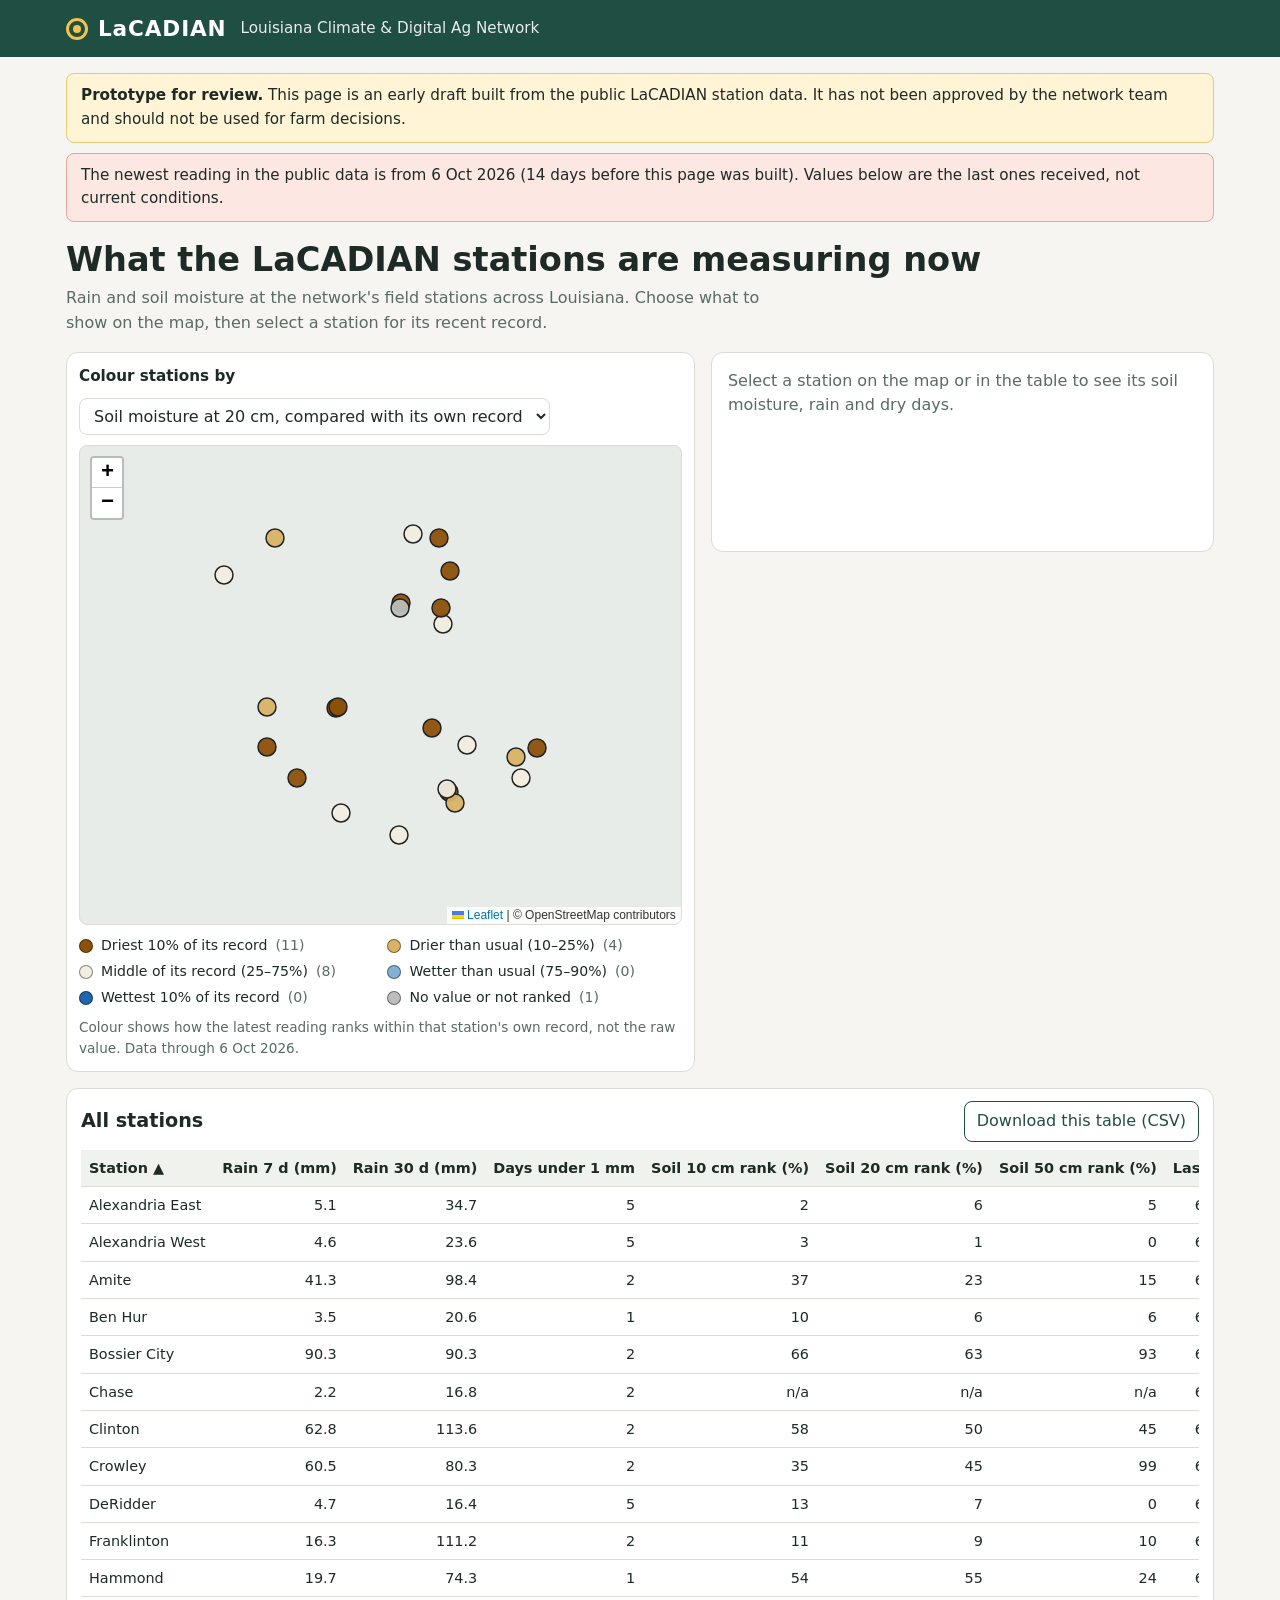
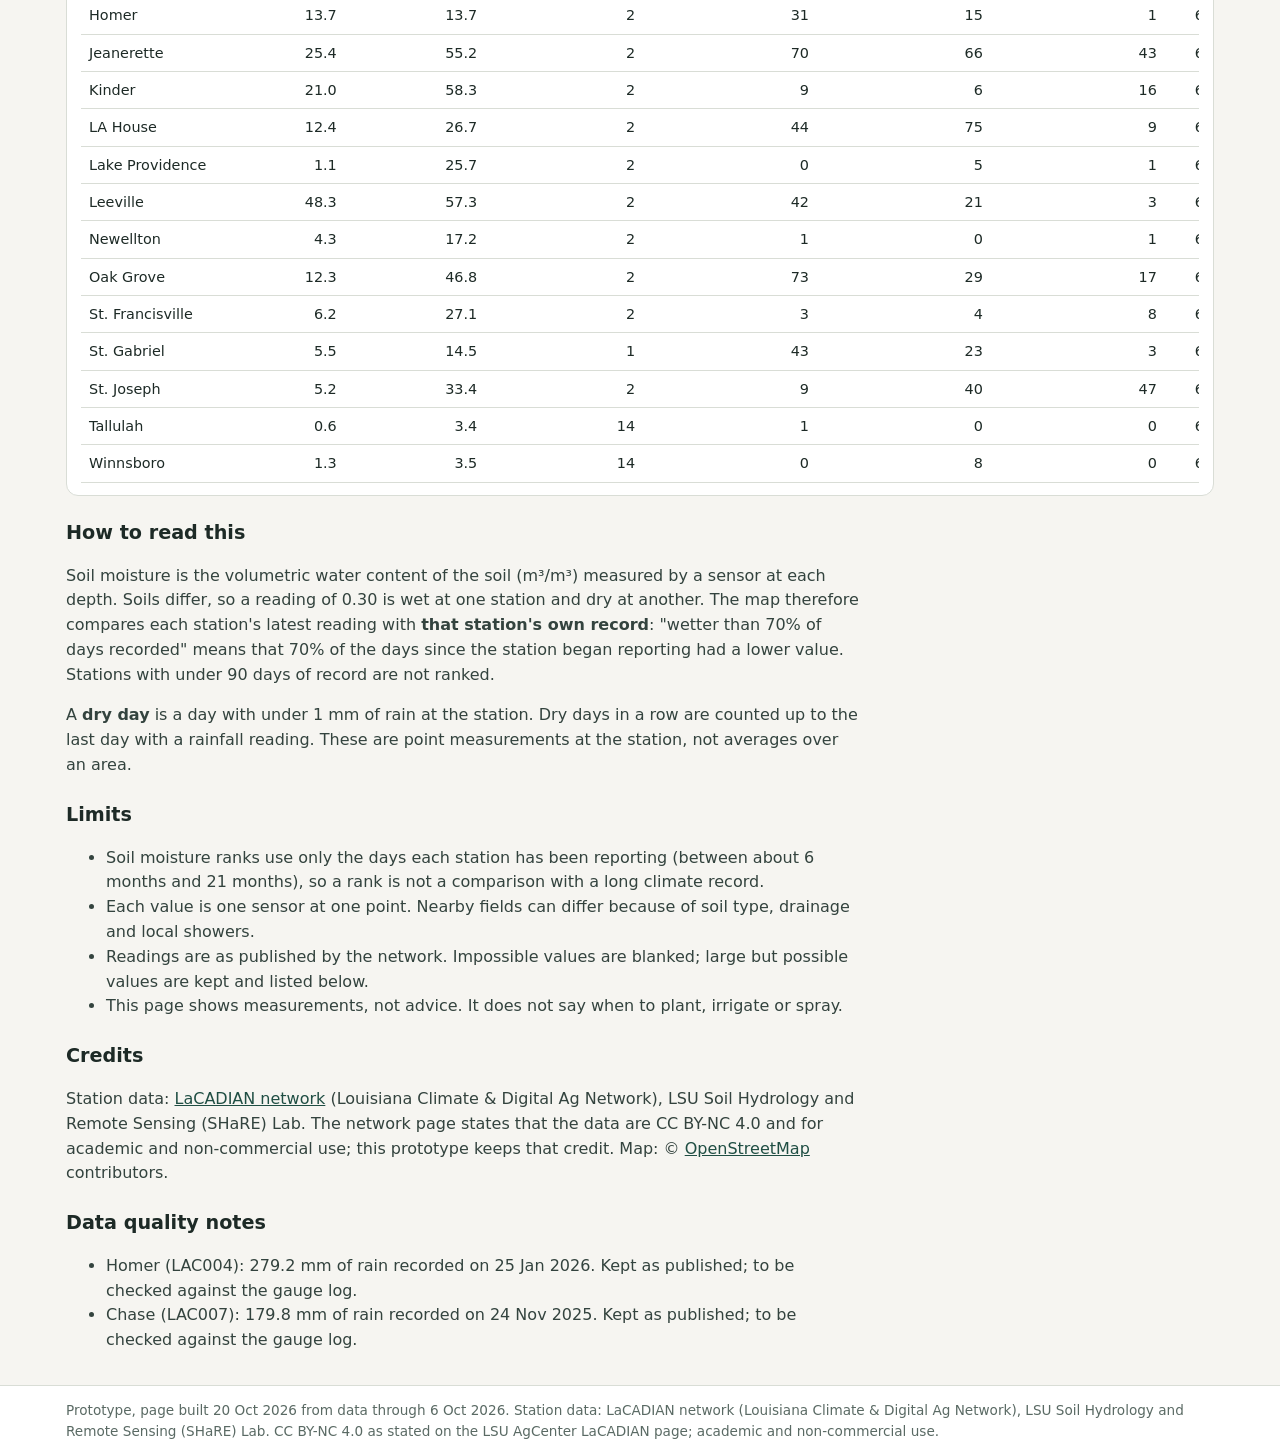
==== index.html @ 3289848c "Add files via upload" ====
<!doctype html>
<html lang="en">
<head>
<meta charset="utf-8">
<meta name="viewport" content="width=device-width, initial-scale=1">
<title>LaCADIAN | Louisiana Climate &amp; Digital Ag Network</title>
<meta name="description" content="Soil moisture, rainfall and dry spells from the LaCADIAN field stations across Louisiana. Prototype for review.">
<link rel="stylesheet" href="vendor/leaflet.css">
<link rel="stylesheet" href="css/main.css?v=1">
</head>
<body>
<header class="top">
  <div class="wrap bar">
    <div class="brand"><span class="mark" aria-hidden="true"></span><span class="name">LaCADIAN</span></div>
    <p class="tag">Louisiana Climate &amp; Digital Ag Network</p>
  </div>
</header>

<main class="wrap">
  <p class="proto"><strong>Prototype for review.</strong> This page is an early draft built from the public LaCADIAN station data. It has not been approved by the network team and should not be used for farm decisions.</p>
  <p class="stale" id="fresh" hidden></p>

  <h1>What the LaCADIAN stations are measuring now</h1>
  <p class="lead">Rain and soil moisture at the network's field stations across Louisiana. Choose what to show on the map, then select a station for its recent record.</p>

  <section class="tool" aria-label="Station map">
    <div class="mapcol">
      <div class="controls">
        <label for="mode">Colour stations by</label>
        <select id="mode"></select>
      </div>
      <div id="map" role="application" aria-label="Map of LaCADIAN stations"></div>
      <ul id="legend" class="legend" aria-label="Map legend"></ul>
      <p class="mapnote" id="mapnote"></p>
    </div>
    <aside class="panel" id="detail" aria-live="polite">
      <p class="empty">Select a station on the map or in the table to see its soil moisture, rain and dry days.</p>
    </aside>
  </section>

  <section class="tablecard">
    <div class="rowhead">
      <h2>All stations</h2>
      <button type="button" id="csv" class="btn">Download this table (CSV)</button>
    </div>
    <div class="scroll"><table id="tbl"><thead></thead><tbody></tbody></table></div>
  </section>

  <section class="notes prose">
    <h2>How to read this</h2>
    <p>Soil moisture is the volumetric water content of the soil (m³/m³) measured by a sensor at each depth. Soils differ, so a reading of 0.30 is wet at one station and dry at another. The map therefore compares each station's latest reading with <strong>that station's own record</strong>: "wetter than 70% of days recorded" means that 70% of the days since the station began reporting had a lower value. Stations with under 90 days of record are not ranked.</p>
    <p>A <strong>dry day</strong> is a day with under 1 mm of rain at the station. Dry days in a row are counted up to the last day with a rainfall reading. These are point measurements at the station, not averages over an area.</p>
    <h2>Limits</h2>
    <ul id="limits"></ul>
    <h2>Credits</h2>
    <p>Station data: <a href="https://github.com/soil-hydrology/LaCADIAN">LaCADIAN network</a> (Louisiana Climate &amp; Digital Ag Network), LSU Soil Hydrology and Remote Sensing (SHaRE) Lab. The network page states that the data are CC BY-NC 4.0 and for academic and non-commercial use; this prototype keeps that credit. Map: © <a href="https://www.openstreetmap.org/copyright">OpenStreetMap</a> contributors.</p>
    <h2>Data quality notes</h2>
    <ul id="quality"></ul>
  </section>
</main>

<footer class="foot"><div class="wrap"><p id="foot"></p></div></footer>

<script src="vendor/leaflet.js"></script>
<script src="js/app.js?v=1"></script>
</body>
</html>
---- vendor/leaflet.css ----
/* required styles */

.leaflet-pane,
.leaflet-tile,
.leaflet-marker-icon,
.leaflet-marker-shadow,
.leaflet-tile-container,
.leaflet-pane > svg,
.leaflet-pane > canvas,
.leaflet-zoom-box,
.leaflet-image-layer,
.leaflet-layer {
	position: absolute;
	left: 0;
	top: 0;
	}
.leaflet-container {
	overflow: hidden;
	}
.leaflet-tile,
.leaflet-marker-icon,
.leaflet-marker-shadow {
	-webkit-user-select: none;
	   -moz-user-select: none;
	        user-select: none;
	  -webkit-user-drag: none;
	}
/* Prevents IE11 from highlighting tiles in blue */
.leaflet-tile::selection {
	background: transparent;
}
/* Safari renders non-retina tile on retina better with this, but Chrome is worse */
.leaflet-safari .leaflet-tile {
	image-rendering: -webkit-optimize-contrast;
	}
/* hack that prevents hw layers "stretching" when loading new tiles */
.leaflet-safari .leaflet-tile-container {
	width: 1600px;
	height: 1600px;
	-webkit-transform-origin: 0 0;
	}
.leaflet-marker-icon,
.leaflet-marker-shadow {
	display: block;
	}
/* .leaflet-container svg: reset svg max-width decleration shipped in Joomla! (joomla.org) 3.x */
/* .leaflet-container img: map is broken in FF if you have max-width: 100% on tiles */
.leaflet-container .leaflet-overlay-pane svg {
	max-width: none !important;
	max-height: none !important;
	}
.leaflet-container .leaflet-marker-pane img,
.leaflet-container .leaflet-shadow-pane img,
.leaflet-container .leaflet-tile-pane img,
.leaflet-container img.leaflet-image-layer,
.leaflet-container .leaflet-tile {
	max-width: none !important;
	max-height: none !important;
	width: auto;
	padding: 0;
	}

.leaflet-container img.leaflet-tile {
	/* See: https://bugs.chromium.org/p/chromium/issues/detail?id=600120 */
	mix-blend-mode: plus-lighter;
}

.leaflet-container.leaflet-touch-zoom {
	-ms-touch-action: pan-x pan-y;
	touch-action: pan-x pan-y;
	}
.leaflet-container.leaflet-touch-drag {
	-ms-touch-action: pinch-zoom;
	/* Fallback for FF which doesn't support pinch-zoom */
	touch-action: none;
	touch-action: pinch-zoom;
}
.leaflet-container.leaflet-touch-drag.leaflet-touch-zoom {
	-ms-touch-action: none;
	touch-action: none;
}
.leaflet-container {
	-webkit-tap-highlight-color: transparent;
}
.leaflet-container a {
	-webkit-tap-highlight-color: rgba(51, 181, 229, 0.4);
}
.leaflet-tile {
	filter: inherit;
	visibility: hidden;
	}
.leaflet-tile-loaded {
	visibility: inherit;
	}
.leaflet-zoom-box {
	width: 0;
	height: 0;
	-moz-box-sizing: border-box;
	     box-sizing: border-box;
	z-index: 800;
	}
/* workaround for https://bugzilla.mozilla.org/show_bug.cgi?id=888319 */
.leaflet-overlay-pane svg {
	-moz-user-select: none;
	}

.leaflet-pane         { z-index: 400; }

.leaflet-tile-pane    { z-index: 200; }
.leaflet-overlay-pane { z-index: 400; }
.leaflet-shadow-pane  { z-index: 500; }
.leaflet-marker-pane  { z-index: 600; }
.leaflet-tooltip-pane   { z-index: 650; }
.leaflet-popup-pane   { z-index: 700; }

.leaflet-map-pane canvas { z-index: 100; }
.leaflet-map-pane svg    { z-index: 200; }

.leaflet-vml-shape {
	width: 1px;
	height: 1px;
	}
.lvml {
	behavior: url(#default#VML);
	display: inline-block;
	position: absolute;
	}


/* control positioning */

.leaflet-control {
	position: relative;
	z-index: 800;
	pointer-events: visiblePainted; /* IE 9-10 doesn't have auto */
	pointer-events: auto;
	}
.leaflet-top,
.leaflet-bottom {
	position: absolute;
	z-index: 1000;
	pointer-events: none;
	}
.leaflet-top {
	top: 0;
	}
.leaflet-right {
	right: 0;
	}
.leaflet-bottom {
	bottom: 0;
	}
.leaflet-left {
	left: 0;
	}
.leaflet-control {
	float: left;
	clear: both;
	}
.leaflet-right .leaflet-control {
	float: right;
	}
.leaflet-top .leaflet-control {
	margin-top: 10px;
	}
.leaflet-bottom .leaflet-control {
	margin-bottom: 10px;
	}
.leaflet-left .leaflet-control {
	margin-left: 10px;
	}
.leaflet-right .leaflet-control {
	margin-right: 10px;
	}


/* zoom and fade animations */

.leaflet-fade-anim .leaflet-popup {
	opacity: 0;
	-webkit-transition: opacity 0.2s linear;
	   -moz-transition: opacity 0.2s linear;
	        transition: opacity 0.2s linear;
	}
.leaflet-fade-anim .leaflet-map-pane .leaflet-popup {
	opacity: 1;
	}
.leaflet-zoom-animated {
	-webkit-transform-origin: 0 0;
	    -ms-transform-origin: 0 0;
	        transform-origin: 0 0;
	}
svg.leaflet-zoom-animated {
	will-change: transform;
}

.leaflet-zoom-anim .leaflet-zoom-animated {
	-webkit-transition: -webkit-transform 0.25s cubic-bezier(0,0,0.25,1);
	   -moz-transition:    -moz-transform 0.25s cubic-bezier(0,0,0.25,1);
	        transition:         transform 0.25s cubic-bezier(0,0,0.25,1);
	}
.leaflet-zoom-anim .leaflet-tile,
.leaflet-pan-anim .leaflet-tile {
	-webkit-transition: none;
	   -moz-transition: none;
	        transition: none;
	}

.leaflet-zoom-anim .leaflet-zoom-hide {
	visibility: hidden;
	}


/* cursors */

.leaflet-interactive {
	cursor: pointer;
	}
.leaflet-grab {
	cursor: -webkit-grab;
	cursor:    -moz-grab;
	cursor:         grab;
	}
.leaflet-crosshair,
.leaflet-crosshair .leaflet-interactive {
	cursor: crosshair;
	}
.leaflet-popup-pane,
.leaflet-control {
	cursor: auto;
	}
.leaflet-dragging .leaflet-grab,
.leaflet-dragging .leaflet-grab .leaflet-interactive,
.leaflet-dragging .leaflet-marker-draggable {
	cursor: move;
	cursor: -webkit-grabbing;
	cursor:    -moz-grabbing;
	cursor:         grabbing;
	}

/* marker & overlays interactivity */
.leaflet-marker-icon,
.leaflet-marker-shadow,
.leaflet-image-layer,
.leaflet-pane > svg path,
.leaflet-tile-container {
	pointer-events: none;
	}

.leaflet-marker-icon.leaflet-interactive,
.leaflet-image-layer.leaflet-interactive,
.leaflet-pane > svg path.leaflet-interactive,
svg.leaflet-image-layer.leaflet-interactive path {
	pointer-events: visiblePainted; /* IE 9-10 doesn't have auto */
	pointer-events: auto;
	}

/* visual tweaks */

.leaflet-container {
	background: #ddd;
	outline-offset: 1px;
	}
.leaflet-container a {
	color: #0078A8;
	}
.leaflet-zoom-box {
	border: 2px dotted #38f;
	background: rgba(255,255,255,0.5);
	}


/* general typography */
.leaflet-container {
	font-family: "Helvetica Neue", Arial, Helvetica, sans-serif;
	font-size: 12px;
	font-size: 0.75rem;
	line-height: 1.5;
	}


/* general toolbar styles */

.leaflet-bar {
	box-shadow: 0 1px 5px rgba(0,0,0,0.65);
	border-radius: 4px;
	}
.leaflet-bar a {
	background-color: #fff;
	border-bottom: 1px solid #ccc;
	width: 26px;
	height: 26px;
	line-height: 26px;
	display: block;
	text-align: center;
	text-decoration: none;
	color: black;
	}
.leaflet-bar a,
.leaflet-control-layers-toggle {
	background-position: 50% 50%;
	background-repeat: no-repeat;
	display: block;
	}
.leaflet-bar a:hover,
.leaflet-bar a:focus {
	background-color: #f4f4f4;
	}
.leaflet-bar a:first-child {
	border-top-left-radius: 4px;
	border-top-right-radius: 4px;
	}
.leaflet-bar a:last-child {
	border-bottom-left-radius: 4px;
	border-bottom-right-radius: 4px;
	border-bottom: none;
	}
.leaflet-bar a.leaflet-disabled {
	cursor: default;
	background-color: #f4f4f4;
	color: #bbb;
	}

.leaflet-touch .leaflet-bar a {
	width: 30px;
	height: 30px;
	line-height: 30px;
	}
.leaflet-touch .leaflet-bar a:first-child {
	border-top-left-radius: 2px;
	border-top-right-radius: 2px;
	}
.leaflet-touch .leaflet-bar a:last-child {
	border-bottom-left-radius: 2px;
	border-bottom-right-radius: 2px;
	}

/* zoom control */

.leaflet-control-zoom-in,
.leaflet-control-zoom-out {
	font: bold 18px 'Lucida Console', Monaco, monospace;
	text-indent: 1px;
	}

.leaflet-touch .leaflet-control-zoom-in, .leaflet-touch .leaflet-control-zoom-out  {
	font-size: 22px;
	}


/* layers control */

.leaflet-control-layers {
	box-shadow: 0 1px 5px rgba(0,0,0,0.4);
	background: #fff;
	border-radius: 5px;
	}
.leaflet-control-layers-toggle {
	background-image: url(images/layers.png);
	width: 36px;
	height: 36px;
	}
.leaflet-retina .leaflet-control-layers-toggle {
	background-image: url(images/layers-2x.png);
	background-size: 26px 26px;
	}
.leaflet-touch .leaflet-control-layers-toggle {
	width: 44px;
	height: 44px;
	}
.leaflet-control-layers .leaflet-control-layers-list,
.leaflet-control-layers-expanded .leaflet-control-layers-toggle {
	display: none;
	}
.leaflet-control-layers-expanded .leaflet-control-layers-list {
	display: block;
	position: relative;
	}
.leaflet-control-layers-expanded {
	padding: 6px 10px 6px 6px;
	color: #333;
	background: #fff;
	}
.leaflet-control-layers-scrollbar {
	overflow-y: scroll;
	overflow-x: hidden;
	padding-right: 5px;
	}
.leaflet-control-layers-selector {
	margin-top: 2px;
	position: relative;
	top: 1px;
	}
.leaflet-control-layers label {
	display: block;
	font-size: 13px;
	font-size: 1.08333em;
	}
.leaflet-control-layers-separator {
	height: 0;
	border-top: 1px solid #ddd;
	margin: 5px -10px 5px -6px;
	}

/* Default icon URLs */
.leaflet-default-icon-path { /* used only in path-guessing heuristic, see L.Icon.Default */
	background-image: url(images/marker-icon.png);
	}


/* attribution and scale controls */

.leaflet-container .leaflet-control-attribution {
	background: #fff;
	background: rgba(255, 255, 255, 0.8);
	margin: 0;
	}
.leaflet-control-attribution,
.leaflet-control-scale-line {
	padding: 0 5px;
	color: #333;
	line-height: 1.4;
	}
.leaflet-control-attribution a {
	text-decoration: none;
	}
.leaflet-control-attribution a:hover,
.leaflet-control-attribution a:focus {
	text-decoration: underline;
	}
.leaflet-attribution-flag {
	display: inline !important;
	vertical-align: baseline !important;
	width: 1em;
	height: 0.6669em;
	}
.leaflet-left .leaflet-control-scale {
	margin-left: 5px;
	}
.leaflet-bottom .leaflet-control-scale {
	margin-bottom: 5px;
	}
.leaflet-control-scale-line {
	border: 2px solid #777;
	border-top: none;
	line-height: 1.1;
	padding: 2px 5px 1px;
	white-space: nowrap;
	-moz-box-sizing: border-box;
	     box-sizing: border-box;
	background: rgba(255, 255, 255, 0.8);
	text-shadow: 1px 1px #fff;
	}
.leaflet-control-scale-line:not(:first-child) {
	border-top: 2px solid #777;
	border-bottom: none;
	margin-top: -2px;
	}
.leaflet-control-scale-line:not(:first-child):not(:last-child) {
	border-bottom: 2px solid #777;
	}

.leaflet-touch .leaflet-control-attribution,
.leaflet-touch .leaflet-control-layers,
.leaflet-touch .leaflet-bar {
	box-shadow: none;
	}
.leaflet-touch .leaflet-control-layers,
.leaflet-touch .leaflet-bar {
	border: 2px solid rgba(0,0,0,0.2);
	background-clip: padding-box;
	}


/* popup */

.leaflet-popup {
	position: absolute;
	text-align: center;
	margin-bottom: 20px;
	}
.leaflet-popup-content-wrapper {
	padding: 1px;
	text-align: left;
	border-radius: 12px;
	}
.leaflet-popup-content {
	margin: 13px 24px 13px 20px;
	line-height: 1.3;
	font-size: 13px;
	font-size: 1.08333em;
	min-height: 1px;
	}
.leaflet-popup-content p {
	margin: 17px 0;
	margin: 1.3em 0;
	}
.leaflet-popup-tip-container {
	width: 40px;
	height: 20px;
	position: absolute;
	left: 50%;
	margin-top: -1px;
	margin-left: -20px;
	overflow: hidden;
	pointer-events: none;
	}
.leaflet-popup-tip {
	width: 17px;
	height: 17px;
	padding: 1px;

	margin: -10px auto 0;
	pointer-events: auto;

	-webkit-transform: rotate(45deg);
	   -moz-transform: rotate(45deg);
	    -ms-transform: rotate(45deg);
	        transform: rotate(45deg);
	}
.leaflet-popup-content-wrapper,
.leaflet-popup-tip {
	background: white;
	color: #333;
	box-shadow: 0 3px 14px rgba(0,0,0,0.4);
	}
.leaflet-container a.leaflet-popup-close-button {
	position: absolute;
	top: 0;
	right: 0;
	border: none;
	text-align: center;
	width: 24px;
	height: 24px;
	font: 16px/24px Tahoma, Verdana, sans-serif;
	color: #757575;
	text-decoration: none;
	background: transparent;
	}
.leaflet-container a.leaflet-popup-close-button:hover,
.leaflet-container a.leaflet-popup-close-button:focus {
	color: #585858;
	}
.leaflet-popup-scrolled {
	overflow: auto;
	}

.leaflet-oldie .leaflet-popup-content-wrapper {
	-ms-zoom: 1;
	}
.leaflet-oldie .leaflet-popup-tip {
	width: 24px;
	margin: 0 auto;

	-ms-filter: "progid:DXImageTransform.Microsoft.Matrix(M11=0.70710678, M12=0.70710678, M21=-0.70710678, M22=0.70710678)";
	filter: progid:DXImageTransform.Microsoft.Matrix(M11=0.70710678, M12=0.70710678, M21=-0.70710678, M22=0.70710678);
	}

.leaflet-oldie .leaflet-control-zoom,
.leaflet-oldie .leaflet-control-layers,
.leaflet-oldie .leaflet-popup-content-wrapper,
.leaflet-oldie .leaflet-popup-tip {
	border: 1px solid #999;
	}


/* div icon */

.leaflet-div-icon {
	background: #fff;
	border: 1px solid #666;
	}


/* Tooltip */
/* Base styles for the element that has a tooltip */
.leaflet-tooltip {
	position: absolute;
	padding: 6px;
	background-color: #fff;
	border: 1px solid #fff;
	border-radius: 3px;
	color: #222;
	white-space: nowrap;
	-webkit-user-select: none;
	-moz-user-select: none;
	-ms-user-select: none;
	user-select: none;
	pointer-events: none;
	box-shadow: 0 1px 3px rgba(0,0,0,0.4);
	}
.leaflet-tooltip.leaflet-interactive {
	cursor: pointer;
	pointer-events: auto;
	}
.leaflet-tooltip-top:before,
.leaflet-tooltip-bottom:before,
.leaflet-tooltip-left:before,
.leaflet-tooltip-right:before {
	position: absolute;
	pointer-events: none;
	border: 6px solid transparent;
	background: transparent;
	content: "";
	}

/* Directions */

.leaflet-tooltip-bottom {
	margin-top: 6px;
}
.leaflet-tooltip-top {
	margin-top: -6px;
}
.leaflet-tooltip-bottom:before,
.leaflet-tooltip-top:before {
	left: 50%;
	margin-left: -6px;
	}
.leaflet-tooltip-top:before {
	bottom: 0;
	margin-bottom: -12px;
	border-top-color: #fff;
	}
.leaflet-tooltip-bottom:before {
	top: 0;
	margin-top: -12px;
	margin-left: -6px;
	border-bottom-color: #fff;
	}
.leaflet-tooltip-left {
	margin-left: -6px;
}
.leaflet-tooltip-right {
	margin-left: 6px;
}
.leaflet-tooltip-left:before,
.leaflet-tooltip-right:before {
	top: 50%;
	margin-top: -6px;
	}
.leaflet-tooltip-left:before {
	right: 0;
	margin-right: -12px;
	border-left-color: #fff;
	}
.leaflet-tooltip-right:before {
	left: 0;
	margin-left: -12px;
	border-right-color: #fff;
	}

/* Printing */

@media print {
	/* Prevent printers from removing background-images of controls. */
	.leaflet-control {
		-webkit-print-color-adjust: exact;
		print-color-adjust: exact;
		}
	}
---- css/main.css ----
:root {
  --bg: #f6f5f1; --card: #ffffff; --ink: #1d2a26; --muted: #5a6a64; --line: #d9ddd6;
  --brand: #1f4e43; --accent: #b3541e; --focus: #1a5fb4;
  --wrap: 1180px;
}
* { box-sizing: border-box; }
html { -webkit-text-size-adjust: 100%; }
body { margin: 0; background: var(--bg); color: var(--ink); font: 16px/1.55 system-ui, -apple-system, "Segoe UI", Roboto, sans-serif; }
.wrap { max-width: var(--wrap); margin: 0 auto; padding: 0 16px; }
a { color: var(--brand); }
:focus-visible { outline: 3px solid var(--focus); outline-offset: 2px; }

.top { background: var(--brand); color: #fff; }
.bar { display: flex; align-items: center; gap: 14px; flex-wrap: wrap; padding-top: 12px; padding-bottom: 12px; }
.brand { display: flex; align-items: center; gap: 10px; }
.mark { width: 22px; height: 22px; border-radius: 50%; border: 3px solid #f2c14e; position: relative; }
.mark::after { content: ""; position: absolute; inset: 4px; border-radius: 50%; background: #f2c14e; }
.name { font-weight: 700; font-size: 1.35rem; letter-spacing: .04em; }
.tag { margin: 0; font-size: .95rem; opacity: .9; }

h1 { font-size: clamp(1.5rem, 3.5vw, 2.1rem); line-height: 1.2; margin: 18px 0 6px; }
h2 { font-size: 1.2rem; margin: 22px 0 8px; }
.lead { color: var(--muted); max-width: 70ch; margin: 0 0 16px; }
.proto { background: #fff4d6; border: 1px solid #e6c970; border-radius: 8px; padding: 10px 14px; margin: 16px 0 0; font-size: .95rem; }
.stale { background: #fde7e2; border: 1px solid #e3a698; border-radius: 8px; padding: 10px 14px; margin: 10px 0 0; font-size: .95rem; }

.tool { display: grid; grid-template-columns: minmax(0, 1.25fr) minmax(0, 1fr); gap: 16px; align-items: start; }
.mapcol, .panel, .tablecard { background: var(--card); border: 1px solid var(--line); border-radius: 12px; }
.mapcol { padding: 12px; }
.controls { display: flex; align-items: center; gap: 10px; flex-wrap: wrap; margin-bottom: 10px; }
.controls label { font-weight: 600; font-size: .95rem; }
select { font: inherit; padding: 7px 10px; border: 1px solid var(--line); border-radius: 8px; background: #fff; color: var(--ink); max-width: 100%; }
#map { height: 480px; border-radius: 8px; border: 1px solid var(--line); background: #e8ece9; }
.legend { list-style: none; margin: 10px 0 0; padding: 0; display: grid; grid-template-columns: repeat(auto-fit, minmax(min(210px, 100%), 1fr)); gap: 4px 14px; font-size: .88rem; }
.legend li { display: flex; align-items: center; gap: 8px; }
.sw { width: 14px; height: 14px; border-radius: 50%; border: 1px solid rgba(0,0,0,.45); flex: none; }
.sw.stale { background: #fff; border: 1.5px dashed #6b6b6b; }
.legend .n { color: var(--muted); }
.mapnote { margin: 8px 0 0; color: var(--muted); font-size: .85rem; }

.panel { padding: 16px; min-height: 200px; }
.panel .empty { color: var(--muted); margin: 0; }
.panel h2 { margin: 0 0 2px; font-size: 1.35rem; }
.panel .sub { color: var(--muted); margin: 0 0 12px; font-size: .9rem; }
.badge { display: inline-block; font-size: .78rem; font-weight: 600; padding: 2px 8px; border-radius: 999px; background: #fde7e2; color: #8a2a14; margin-left: 6px; vertical-align: middle; }
dl.kv { display: grid; grid-template-columns: minmax(0, 1fr) minmax(0, 1.4fr); gap: 6px 12px; margin: 0 0 12px; font-size: .93rem; }
dl.kv dt { color: var(--muted); }
dl.kv dd { margin: 0; text-align: right; }
.chart { margin: 12px 0 0; }
.chart p { margin: 0 0 2px; font-weight: 600; font-size: .9rem; }
.chart svg { width: 100%; height: auto; display: block; }
.chart text { font-size: 9px; fill: var(--muted); }
.lg { display: flex; flex-wrap: wrap; gap: 4px 12px; font-size: .8rem; color: var(--muted); margin-top: 2px; }
.lg i { display: inline-block; width: 18px; height: 3px; vertical-align: middle; margin-right: 4px; }

.tablecard { margin-top: 16px; padding: 12px 14px; }
.rowhead { display: flex; align-items: center; justify-content: space-between; gap: 10px; flex-wrap: wrap; }
.rowhead h2 { margin: 0; }
.btn { font: inherit; padding: 7px 12px; border: 1px solid var(--brand); color: var(--brand); background: #fff; border-radius: 8px; cursor: pointer; }
.btn:hover { background: #eef4f2; }
.scroll { overflow-x: auto; margin-top: 8px; }
table { border-collapse: collapse; width: 100%; font-size: .9rem; min-width: 640px; }
th, td { padding: 7px 8px; border-bottom: 1px solid var(--line); text-align: right; white-space: nowrap; }
th:first-child, td:first-child { text-align: left; }
thead th { position: sticky; top: 0; background: #f0f2ee; font-weight: 600; }
tbody tr { cursor: pointer; }
tbody tr:hover, tbody tr.on { background: #eef4f2; }
tbody tr:focus-visible { outline: 3px solid var(--focus); outline-offset: -3px; }

.notes { margin: 8px 0 32px; max-width: 78ch; }
.notes p, .notes li { color: #33433e; }
.foot { border-top: 1px solid var(--line); background: #fff; padding: 14px 0; color: var(--muted); font-size: .85rem; }
.foot p { margin: 0; }

@media (max-width: 860px) {
  .tool { grid-template-columns: minmax(0, 1fr); }
  select { width: 100%; }
  #map { height: 380px; }
}
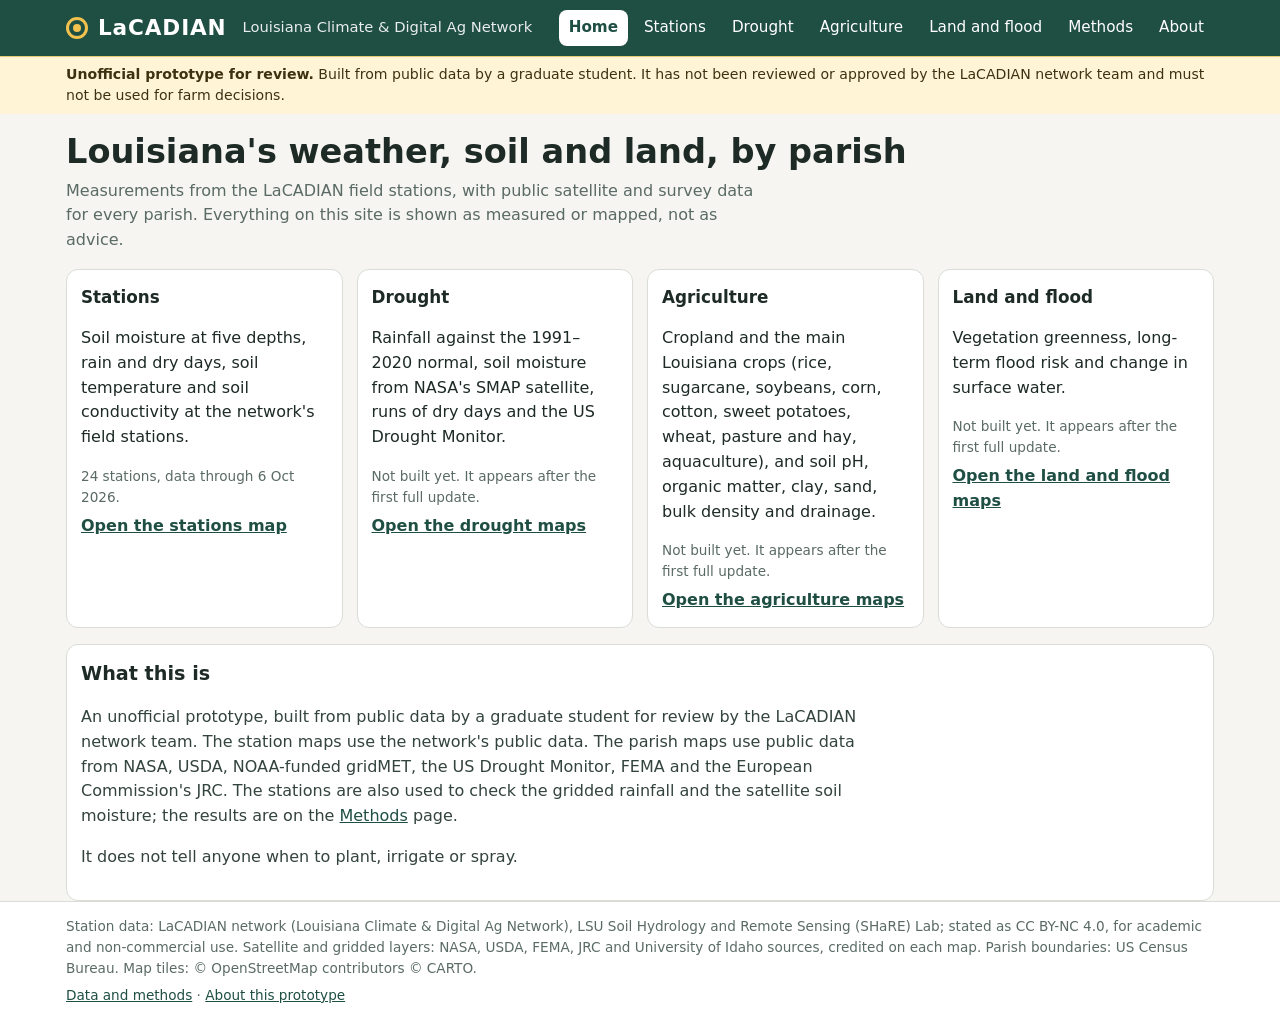
==== commit 399d42a7: "Add files via upload" ====
--- a/index.html
+++ b/index.html
@@ -1,67 +1,34 @@
 <!doctype html>
-<html lang="en">
+<html lang="en" data-root="" data-page="Home">
 <head>
 <meta charset="utf-8">
 <meta name="viewport" content="width=device-width, initial-scale=1">
-<title>LaCADIAN | Louisiana Climate &amp; Digital Ag Network</title>
-<meta name="description" content="Soil moisture, rainfall and dry spells from the LaCADIAN field stations across Louisiana. Prototype for review.">
+<title>Louisiana weather, soil and land | LaCADIAN</title>
+<meta name="description" content="Soil moisture, rainfall, crops, soils and flood risk for Louisiana parishes, with the LaCADIAN field stations. Prototype for review.">
 <link rel="stylesheet" href="vendor/leaflet.css">
-<link rel="stylesheet" href="css/main.css?v=1">
+<link rel="stylesheet" href="css/main.css?v=5">
 </head>
 <body>
-<header class="top">
-  <div class="wrap bar">
-    <div class="brand"><span class="mark" aria-hidden="true"></span><span class="name">LaCADIAN</span></div>
-    <p class="tag">Louisiana Climate &amp; Digital Ag Network</p>
-  </div>
-</header>
+<header id="hdr"></header>
+<main class="wrap">
+<h1>Louisiana's weather, soil and land, by parish</h1>
+<p class="lead">Measurements from the LaCADIAN field stations, with public satellite and survey data for every parish. Everything on this site is shown as measured or mapped, not as advice.</p>
+<div class="cards" id="cards">
+  <article class="card"><h3>Stations</h3><p>Soil moisture at five depths, rain and dry days, soil temperature and soil conductivity at the network's field stations.</p><p class="state" id="st-state"></p><a class="go" href="pages/stations.html">Open the stations map</a></article>
+  <article class="card"><h3>Drought</h3><p>Rainfall against the 1991–2020 normal, soil moisture from NASA's SMAP satellite, runs of dry days and the US Drought Monitor.</p><p class="state" id="st-drought"></p><a class="go" href="pages/drought.html">Open the drought maps</a></article>
+  <article class="card"><h3>Agriculture</h3><p>Cropland and the main Louisiana crops (rice, sugarcane, soybeans, corn, cotton, sweet potatoes, wheat, pasture and hay, aquaculture), and soil pH, organic matter, clay, sand, bulk density and drainage.</p><p class="state" id="st-agriculture"></p><a class="go" href="pages/agriculture.html">Open the agriculture maps</a></article>
+  <article class="card"><h3>Land and flood</h3><p>Vegetation greenness, long-term flood risk and change in surface water.</p><p class="state" id="st-land"></p><a class="go" href="pages/land.html">Open the land and flood maps</a></article>
+</div>
+<section class="card notes">
+  <h2>What this is</h2>
+  <p>An unofficial prototype, built from public data by a graduate student for review by the LaCADIAN network team. The station maps use the network's public data. The parish maps use public data from NASA, USDA, NOAA-funded gridMET, the US Drought Monitor, FEMA and the European Commission's JRC. The stations are also used to check the gridded rainfall and the satellite soil moisture; the results are on the <a href="pages/methods.html">Methods</a> page.</p>
+  <p>It does not tell anyone when to plant, irrigate or spray.</p>
+</section>
+</main>
+<footer id="ftr"></footer>
+<script src="vendor/leaflet.js"></script>
+<script src="js/site.js?v=5"></script>
+<script src="js/home.js?v=5"></script>
 
-<main class="wrap">
-  <p class="proto"><strong>Prototype for review.</strong> This page is an early draft built from the public LaCADIAN station data. It has not been approved by the network team and should not be used for farm decisions.</p>
-  <p class="stale" id="fresh" hidden></p>
-
-  <h1>What the LaCADIAN stations are measuring now</h1>
-  <p class="lead">Rain and soil moisture at the network's field stations across Louisiana. Choose what to show on the map, then select a station for its recent record.</p>
-
-  <section class="tool" aria-label="Station map">
-    <div class="mapcol">
-      <div class="controls">
-        <label for="mode">Colour stations by</label>
-        <select id="mode"></select>
-      </div>
-      <div id="map" role="application" aria-label="Map of LaCADIAN stations"></div>
-      <ul id="legend" class="legend" aria-label="Map legend"></ul>
-      <p class="mapnote" id="mapnote"></p>
-    </div>
-    <aside class="panel" id="detail" aria-live="polite">
-      <p class="empty">Select a station on the map or in the table to see its soil moisture, rain and dry days.</p>
-    </aside>
-  </section>
-
-  <section class="tablecard">
-    <div class="rowhead">
-      <h2>All stations</h2>
-      <button type="button" id="csv" class="btn">Download this table (CSV)</button>
-    </div>
-    <div class="scroll"><table id="tbl"><thead></thead><tbody></tbody></table></div>
-  </section>
-
-  <section class="notes prose">
-    <h2>How to read this</h2>
-    <p>Soil moisture is the volumetric water content of the soil (m³/m³) measured by a sensor at each depth. Soils differ, so a reading of 0.30 is wet at one station and dry at another. The map therefore compares each station's latest reading with <strong>that station's own record</strong>: "wetter than 70% of days recorded" means that 70% of the days since the station began reporting had a lower value. Stations with under 90 days of record are not ranked.</p>
-    <p>A <strong>dry day</strong> is a day with under 1 mm of rain at the station. Dry days in a row are counted up to the last day with a rainfall reading. These are point measurements at the station, not averages over an area.</p>
-    <h2>Limits</h2>
-    <ul id="limits"></ul>
-    <h2>Credits</h2>
-    <p>Station data: <a href="https://github.com/soil-hydrology/LaCADIAN">LaCADIAN network</a> (Louisiana Climate &amp; Digital Ag Network), LSU Soil Hydrology and Remote Sensing (SHaRE) Lab. The network page states that the data are CC BY-NC 4.0 and for academic and non-commercial use; this prototype keeps that credit. Map: © <a href="https://www.openstreetmap.org/copyright">OpenStreetMap</a> contributors.</p>
-    <h2>Data quality notes</h2>
-    <ul id="quality"></ul>
-  </section>
-</main>
-
-<footer class="foot"><div class="wrap"><p id="foot"></p></div></footer>
-
-<script src="vendor/leaflet.js"></script>
-<script src="js/app.js?v=1"></script>
 </body>
 </html>
--- a/css/main.css
+++ b/css/main.css
@@ -1,79 +1,156 @@
 :root {
   --bg: #f6f5f1; --card: #ffffff; --ink: #1d2a26; --muted: #5a6a64; --line: #d9ddd6;
-  --brand: #1f4e43; --accent: #b3541e; --focus: #1a5fb4;
+  --brand: #1f4e43; --accent: #b3541e; --focus: #1a5fb4; --soft: #eef4f2;
   --wrap: 1180px;
 }
 * { box-sizing: border-box; }
+[hidden] { display: none !important; }
 html { -webkit-text-size-adjust: 100%; }
 body { margin: 0; background: var(--bg); color: var(--ink); font: 16px/1.55 system-ui, -apple-system, "Segoe UI", Roboto, sans-serif; }
 .wrap { max-width: var(--wrap); margin: 0 auto; padding: 0 16px; }
 a { color: var(--brand); }
 :focus-visible { outline: 3px solid var(--focus); outline-offset: 2px; }
+main { padding-bottom: 28px; }
 
+/* header */
 .top { background: var(--brand); color: #fff; }
-.bar { display: flex; align-items: center; gap: 14px; flex-wrap: wrap; padding-top: 12px; padding-bottom: 12px; }
+.top a { color: #fff; text-decoration: none; }
+.bar { display: flex; align-items: center; gap: 8px 16px; flex-wrap: wrap; padding-top: 10px; padding-bottom: 10px; }
 .brand { display: flex; align-items: center; gap: 10px; }
-.mark { width: 22px; height: 22px; border-radius: 50%; border: 3px solid #f2c14e; position: relative; }
+.mark { width: 22px; height: 22px; border-radius: 50%; border: 3px solid #f2c14e; position: relative; flex: none; }
 .mark::after { content: ""; position: absolute; inset: 4px; border-radius: 50%; background: #f2c14e; }
 .name { font-weight: 700; font-size: 1.35rem; letter-spacing: .04em; }
-.tag { margin: 0; font-size: .95rem; opacity: .9; }
+.tag { margin: 0; font-size: .92rem; opacity: .9; }
+.nav { display: flex; flex-wrap: wrap; gap: 2px 6px; margin-left: auto; }
+.nav a { padding: 6px 10px; border-radius: 8px; font-size: .95rem; }
+.nav a:hover { background: rgba(255,255,255,.14); }
+.nav a[aria-current="page"] { background: #fff; color: var(--brand); font-weight: 600; }
+.proto { background: #fff4d6; color: #3d3210; border-top: 1px solid #e6c970; font-size: .88rem; padding: 7px 0; }
 
+/* text */
 h1 { font-size: clamp(1.5rem, 3.5vw, 2.1rem); line-height: 1.2; margin: 18px 0 6px; }
 h2 { font-size: 1.2rem; margin: 22px 0 8px; }
+h3 { font-size: 1.05rem; margin: 16px 0 6px; }
 .lead { color: var(--muted); max-width: 70ch; margin: 0 0 16px; }
-.proto { background: #fff4d6; border: 1px solid #e6c970; border-radius: 8px; padding: 10px 14px; margin: 16px 0 0; font-size: .95rem; }
+.sub { color: var(--muted); font-size: .9rem; margin: 0 0 10px; }
 .stale { background: #fde7e2; border: 1px solid #e3a698; border-radius: 8px; padding: 10px 14px; margin: 10px 0 0; font-size: .95rem; }
+.warnbox { background: #fff4d6; border: 1px solid #e6c970; border-radius: 8px; padding: 10px 14px; margin: 12px 0; font-size: .95rem; }
 
+/* cards and layout */
+.card, .mapcol, .panel, .tablecard { background: var(--card); border: 1px solid var(--line); border-radius: 12px; padding: 14px; }
+.grid { display: grid; grid-template-columns: minmax(0, 1.4fr) minmax(0, 1fr); gap: 16px; align-items: start; margin-top: 12px; }
+.grid aside { display: grid; gap: 16px; min-width: 0; }
 .tool { display: grid; grid-template-columns: minmax(0, 1.25fr) minmax(0, 1fr); gap: 16px; align-items: start; }
-.mapcol, .panel, .tablecard { background: var(--card); border: 1px solid var(--line); border-radius: 12px; }
-.mapcol { padding: 12px; }
+.mapcol { padding: 12px; min-width: 0; }
+.tablecard { margin-top: 16px; }
+.card h2:first-child, .mapcol h2:first-child { margin-top: 0; }
+
+/* tabs */
+.tabs { display: flex; flex-wrap: wrap; gap: 6px; margin-top: 14px; }
+.tabs button { font: inherit; padding: 8px 14px; border: 1px solid var(--line); background: #fff; color: var(--ink); border-radius: 999px; cursor: pointer; }
+.tabs button:hover { background: var(--soft); }
+.tabs button[aria-current="true"] { background: var(--brand); color: #fff; border-color: var(--brand); }
+.tabs button.off { color: #8a948f; border-style: dashed; }
+.grp { display: flex; align-items: center; gap: 10px; flex-wrap: wrap; margin-top: 10px; }
+.grp label, .controls label { font-weight: 600; font-size: .95rem; }
 .controls { display: flex; align-items: center; gap: 10px; flex-wrap: wrap; margin-bottom: 10px; }
-.controls label { font-weight: 600; font-size: .95rem; }
-select { font: inherit; padding: 7px 10px; border: 1px solid var(--line); border-radius: 8px; background: #fff; color: var(--ink); max-width: 100%; }
-#map { height: 480px; border-radius: 8px; border: 1px solid var(--line); background: #e8ece9; }
-.legend { list-style: none; margin: 10px 0 0; padding: 0; display: grid; grid-template-columns: repeat(auto-fit, minmax(min(210px, 100%), 1fr)); gap: 4px 14px; font-size: .88rem; }
-.legend li { display: flex; align-items: center; gap: 8px; }
-.sw { width: 14px; height: 14px; border-radius: 50%; border: 1px solid rgba(0,0,0,.45); flex: none; }
-.sw.stale { background: #fff; border: 1.5px dashed #6b6b6b; }
+select, input[type="search"] { font: inherit; padding: 7px 10px; border: 1px solid var(--line); border-radius: 8px; background: #fff; color: var(--ink); max-width: 100%; }
+input[type="search"] { width: 100%; margin-bottom: 10px; }
+.seg { display: inline-flex; border: 1px solid var(--brand); border-radius: 8px; overflow: hidden; }
+.seg button { font: inherit; font-size: .88rem; padding: 5px 10px; background: #fff; color: var(--brand); border: 0; cursor: pointer; }
+.seg button[aria-pressed="true"] { background: var(--brand); color: #fff; }
+
+/* map */
+.mapbox { position: relative; }
+#map { height: 500px; border-radius: 8px; border: 1px solid var(--line); background: #e8ece9; }
+.maptoggle { position: absolute; top: 10px; right: 10px; z-index: 500; box-shadow: 0 1px 4px rgba(0,0,0,.25); }
+.status { min-height: 1.6em; }
+.pill { display: inline-block; font-size: .78rem; font-weight: 600; padding: 2px 9px; border-radius: 999px; background: var(--soft); color: var(--brand); }
+.pill.warn { background: #fde7e2; color: #8a2a14; }
+.legend { list-style: none; margin: 10px 0 0; padding: 0; display: grid; grid-template-columns: repeat(auto-fit, minmax(min(240px, 100%), 1fr)); gap: 5px 14px; font-size: .88rem; }
+.legend li { display: flex; align-items: flex-start; gap: 8px; }
+.legend .lt { flex: 1; min-width: 0; }
+.legend .cnt { color: var(--muted); font-variant-numeric: tabular-nums; }
+.sw { width: 14px; height: 14px; border-radius: 3px; border: 1px solid rgba(0,0,0,.45); flex: none; margin-top: 3px; }
+#legend.round .sw, .legend.round .sw { border-radius: 50%; }
+.sw.stale { background: #fff; border: 1.5px dashed #6b6b6b; border-radius: 50%; }
 .legend .n { color: var(--muted); }
+.lnotes { margin: 8px 0 0; padding-left: 18px; color: var(--muted); font-size: .85rem; }
 .mapnote { margin: 8px 0 0; color: var(--muted); font-size: .85rem; }
+.btns { display: flex; flex-wrap: wrap; gap: 8px; margin-top: 12px; }
+.btn { font: inherit; padding: 7px 12px; border: 1px solid var(--brand); color: var(--brand); background: #fff; border-radius: 8px; cursor: pointer; }
+.btn:hover { background: var(--soft); }
+.cite { user-select: all; background: #f3f5f2; padding: 8px 10px; border-radius: 8px; }
 
-.panel { padding: 16px; min-height: 200px; }
+/* detail panel */
+.panel h2, .pname { margin: 0 0 2px; font-size: 1.3rem; }
 .panel .empty { color: var(--muted); margin: 0; }
-.panel h2 { margin: 0 0 2px; font-size: 1.35rem; }
-.panel .sub { color: var(--muted); margin: 0 0 12px; font-size: .9rem; }
+.big { font-size: 1.15rem; font-weight: 600; margin: 4px 0 0; display: flex; align-items: center; gap: 8px; }
+.chip { width: 16px; height: 16px; border-radius: 4px; border: 1px solid rgba(0,0,0,.45); flex: none; }
 .badge { display: inline-block; font-size: .78rem; font-weight: 600; padding: 2px 8px; border-radius: 999px; background: #fde7e2; color: #8a2a14; margin-left: 6px; vertical-align: middle; }
-dl.kv { display: grid; grid-template-columns: minmax(0, 1fr) minmax(0, 1.4fr); gap: 6px 12px; margin: 0 0 12px; font-size: .93rem; }
+dl.kv { display: grid; grid-template-columns: minmax(0, 1fr) minmax(0, 1.4fr); gap: 6px 12px; margin: 10px 0 12px; font-size: .93rem; }
 dl.kv dt { color: var(--muted); }
-dl.kv dd { margin: 0; text-align: right; }
+dl.kv dd { margin: 0; text-align: right; overflow-wrap: anywhere; }
 .chart { margin: 12px 0 0; }
 .chart p { margin: 0 0 2px; font-weight: 600; font-size: .9rem; }
 .chart svg { width: 100%; height: auto; display: block; }
 .chart text { font-size: 9px; fill: var(--muted); }
+.chart text.val { fill: var(--ink); font-size: 8.5px; }
 .lg { display: flex; flex-wrap: wrap; gap: 4px 12px; font-size: .8rem; color: var(--muted); margin-top: 2px; }
 .lg i { display: inline-block; width: 18px; height: 3px; vertical-align: middle; margin-right: 4px; }
+.ptable { margin-top: 12px; font-size: .9rem; }
+.ptable p { margin: 0 0 4px; }
+.ptable table { min-width: 0; font-size: .85rem; }
 
-.tablecard { margin-top: 16px; padding: 12px 14px; }
+/* ranking */
+.rank-card h2 { margin: 0 0 8px; }
+ol.rank { list-style: none; margin: 10px 0 0; padding: 0; }
+ol.rank li { display: flex; gap: 8px; padding: 6px 4px; border-bottom: 1px solid var(--line); cursor: pointer; align-items: baseline; }
+ol.rank li:hover, ol.rank li:focus-visible { background: var(--soft); }
+.rn { width: 1.6em; color: var(--muted); font-variant-numeric: tabular-nums; }
+.rname { flex: 1; min-width: 0; }
+.rval { font-variant-numeric: tabular-nums; text-align: right; }
+
+/* tables */
 .rowhead { display: flex; align-items: center; justify-content: space-between; gap: 10px; flex-wrap: wrap; }
 .rowhead h2 { margin: 0; }
-.btn { font: inherit; padding: 7px 12px; border: 1px solid var(--brand); color: var(--brand); background: #fff; border-radius: 8px; cursor: pointer; }
-.btn:hover { background: #eef4f2; }
 .scroll { overflow-x: auto; margin-top: 8px; }
-table { border-collapse: collapse; width: 100%; font-size: .9rem; min-width: 640px; }
+table { border-collapse: collapse; width: 100%; font-size: .9rem; min-width: 560px; }
 th, td { padding: 7px 8px; border-bottom: 1px solid var(--line); text-align: right; white-space: nowrap; }
 th:first-child, td:first-child { text-align: left; }
-thead th { position: sticky; top: 0; background: #f0f2ee; font-weight: 600; }
-tbody tr { cursor: pointer; }
-tbody tr:hover, tbody tr.on { background: #eef4f2; }
+td.r { text-align: right; }
+thead th { background: #f0f2ee; font-weight: 600; }
+#tbl tbody tr { cursor: pointer; }
+#tbl tbody tr:hover, #tbl tbody tr.on { background: var(--soft); }
 tbody tr:focus-visible { outline: 3px solid var(--focus); outline-offset: -3px; }
+.ptable td, .ptable th { white-space: normal; }
 
-.notes { margin: 8px 0 32px; max-width: 78ch; }
-.notes p, .notes li { color: #33433e; }
+/* notes */
+.notes { margin: 16px 0 0; }
+.notes p, .notes li { color: #33433e; max-width: 80ch; }
+.notes h2:first-child { margin-top: 0; }
+.prose { max-width: 80ch; }
+.prose p, .prose li { color: #33433e; }
+
+/* home */
+.cards { display: grid; grid-template-columns: repeat(auto-fit, minmax(min(250px, 100%), 1fr)); gap: 14px; margin-top: 14px; }
+.cards .card h3 { margin-top: 0; }
+.cards .card a.go { display: inline-block; margin-top: 6px; font-weight: 600; }
+.cards ul { margin: 6px 0 0; padding-left: 18px; font-size: .92rem; color: #33433e; }
+.cards .state { font-size: .85rem; color: var(--muted); margin: 6px 0 0; }
+
+/* footer */
 .foot { border-top: 1px solid var(--line); background: #fff; padding: 14px 0; color: var(--muted); font-size: .85rem; }
-.foot p { margin: 0; }
+.foot p { margin: 0 0 6px; }
+
+/* leaflet tooltip */
+.leaflet-tooltip { font: 13px/1.35 system-ui, sans-serif; }
 
 @media (max-width: 860px) {
-  .tool { grid-template-columns: minmax(0, 1fr); }
+  .grid, .tool { grid-template-columns: minmax(0, 1fr); }
   select { width: 100%; }
-  #map { height: 380px; }
+  .grp select { width: auto; flex: 1; }
+  #map { height: 400px; }
+  .nav { margin-left: 0; }
+  .tag { display: none; }
 }
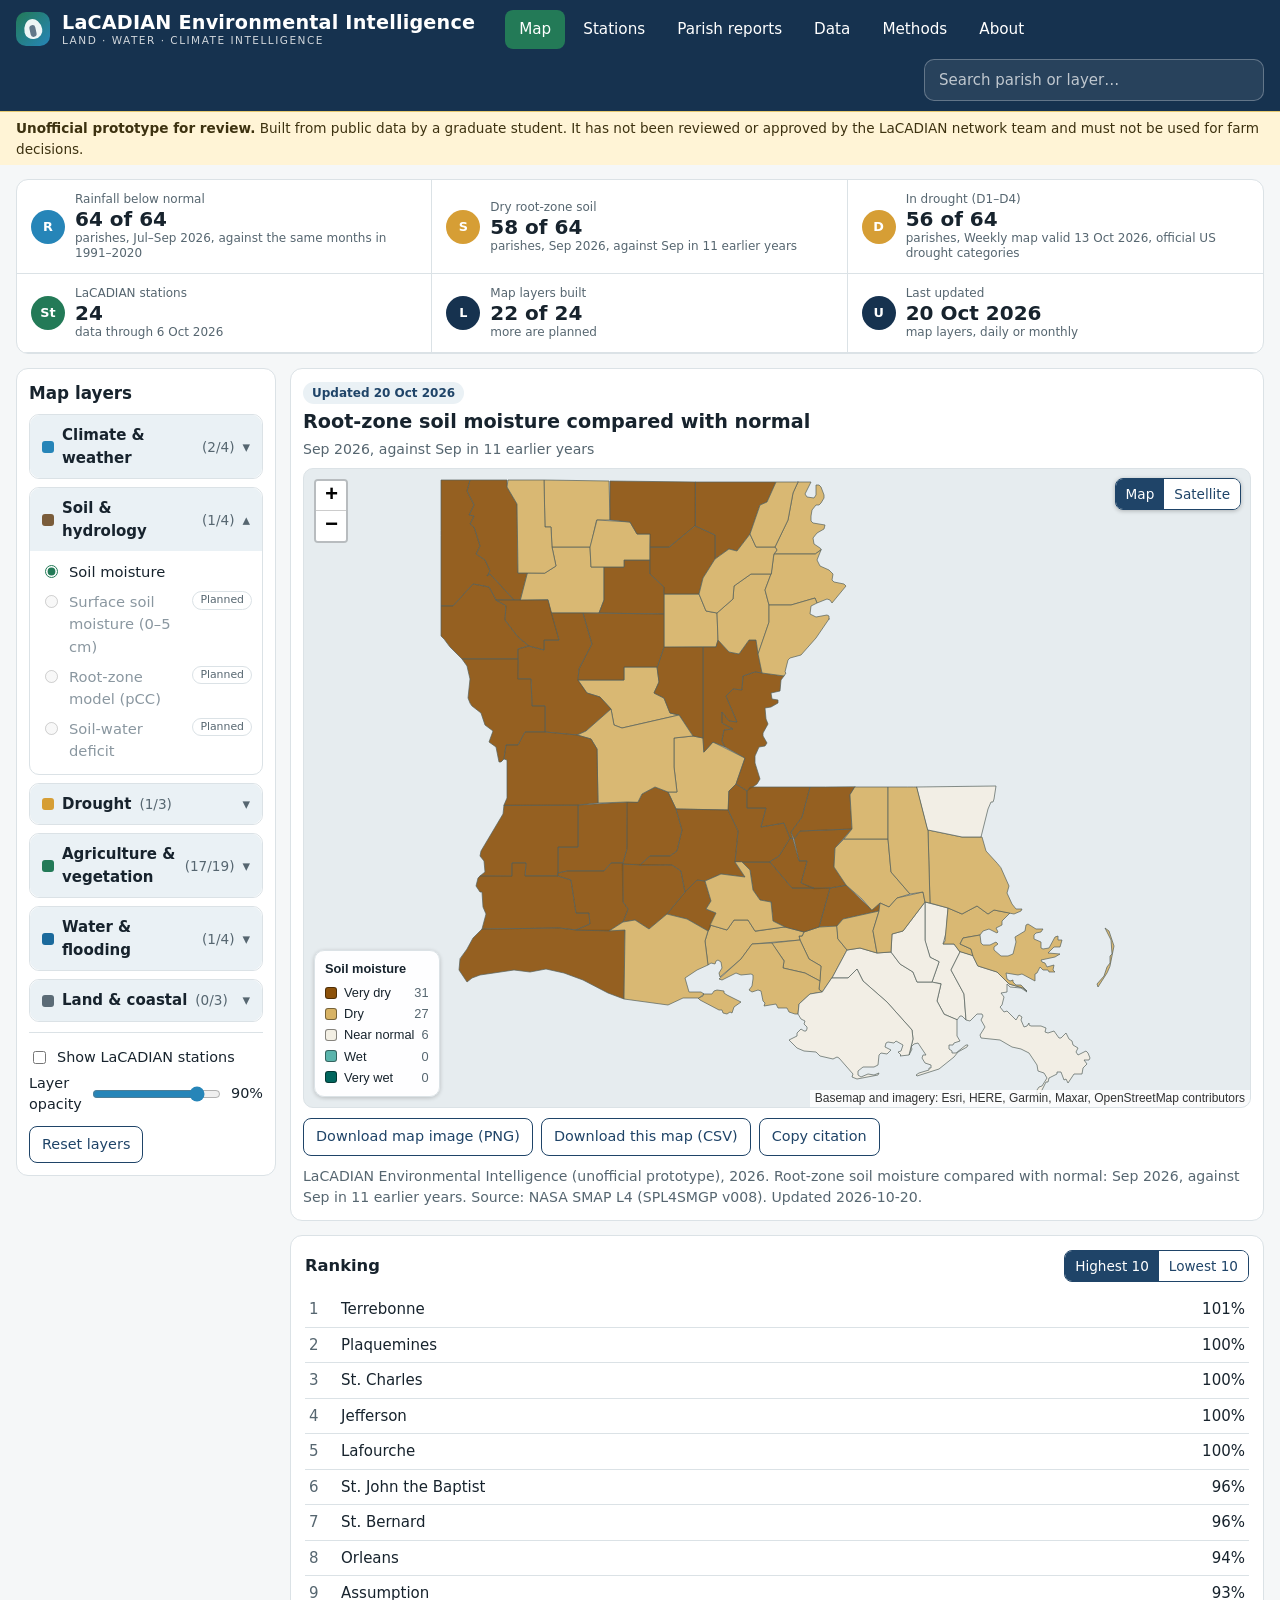
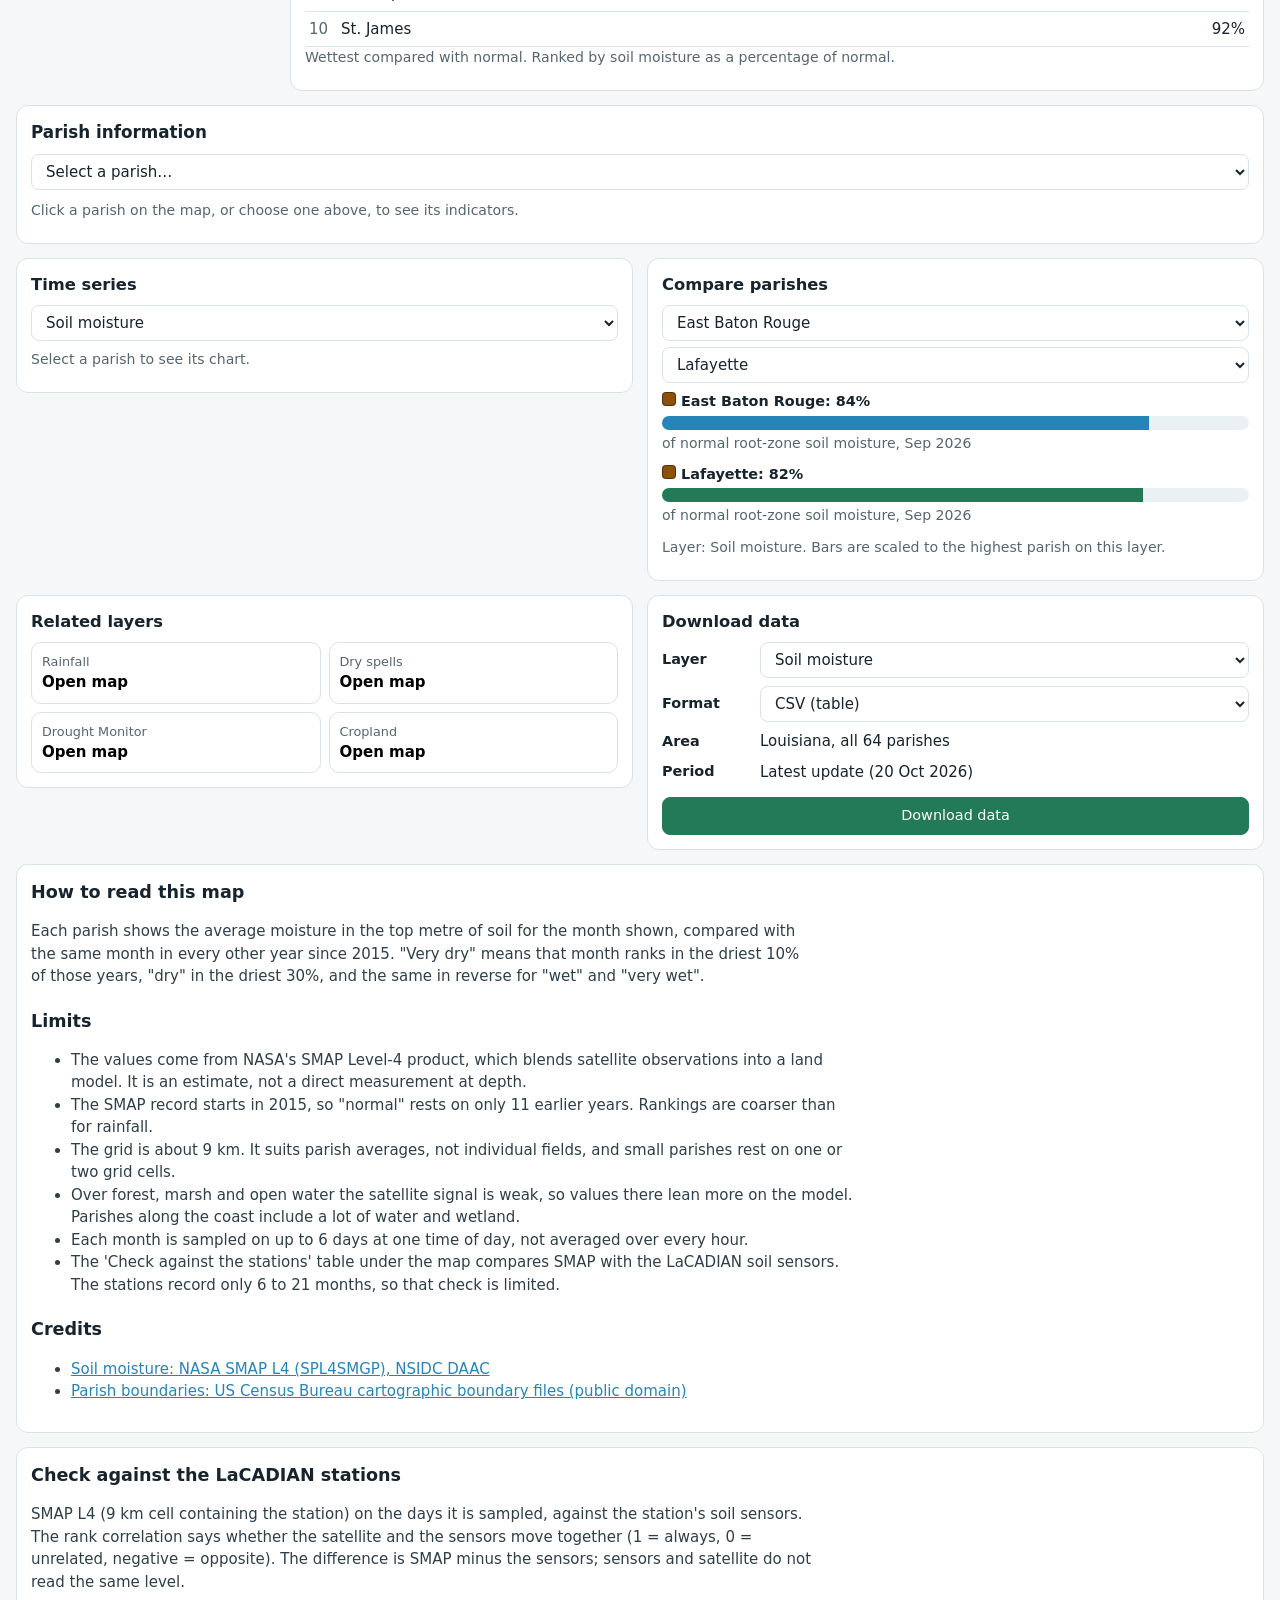
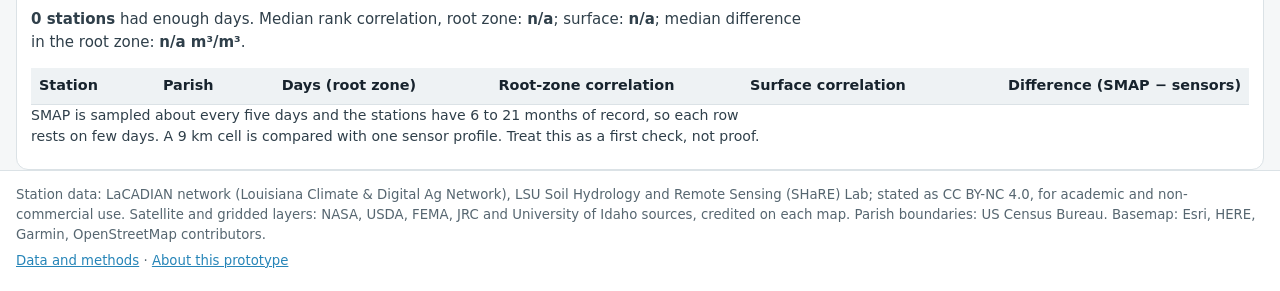
==== commit f89fea37: "Add files via upload" ====
--- a/index.html
+++ b/index.html
@@ -1,34 +1,22 @@
 <!doctype html>
-<html lang="en" data-root="" data-page="Home">
+<html lang="en" data-root="" data-page="Map">
 <head>
 <meta charset="utf-8">
 <meta name="viewport" content="width=device-width, initial-scale=1">
-<title>Louisiana weather, soil and land | LaCADIAN</title>
-<meta name="description" content="Soil moisture, rainfall, crops, soils and flood risk for Louisiana parishes, with the LaCADIAN field stations. Prototype for review.">
+<title>LaCADIAN Environmental Intelligence</title>
+<meta name="description" content="Interactive map of Louisiana parishes: rainfall, soil moisture, drought, crops, soils and flood risk. Unofficial prototype for review.">
 <link rel="stylesheet" href="vendor/leaflet.css">
-<link rel="stylesheet" href="css/main.css?v=5">
+<link rel="stylesheet" href="css/main.css?v=6">
 </head>
 <body>
 <header id="hdr"></header>
 <main class="wrap">
-<h1>Louisiana's weather, soil and land, by parish</h1>
-<p class="lead">Measurements from the LaCADIAN field stations, with public satellite and survey data for every parish. Everything on this site is shown as measured or mapped, not as advice.</p>
-<div class="cards" id="cards">
-  <article class="card"><h3>Stations</h3><p>Soil moisture at five depths, rain and dry days, soil temperature and soil conductivity at the network's field stations.</p><p class="state" id="st-state"></p><a class="go" href="pages/stations.html">Open the stations map</a></article>
-  <article class="card"><h3>Drought</h3><p>Rainfall against the 1991–2020 normal, soil moisture from NASA's SMAP satellite, runs of dry days and the US Drought Monitor.</p><p class="state" id="st-drought"></p><a class="go" href="pages/drought.html">Open the drought maps</a></article>
-  <article class="card"><h3>Agriculture</h3><p>Cropland and the main Louisiana crops (rice, sugarcane, soybeans, corn, cotton, sweet potatoes, wheat, pasture and hay, aquaculture), and soil pH, organic matter, clay, sand, bulk density and drainage.</p><p class="state" id="st-agriculture"></p><a class="go" href="pages/agriculture.html">Open the agriculture maps</a></article>
-  <article class="card"><h3>Land and flood</h3><p>Vegetation greenness, long-term flood risk and change in surface water.</p><p class="state" id="st-land"></p><a class="go" href="pages/land.html">Open the land and flood maps</a></article>
-</div>
-<section class="card notes">
-  <h2>What this is</h2>
-  <p>An unofficial prototype, built from public data by a graduate student for review by the LaCADIAN network team. The station maps use the network's public data. The parish maps use public data from NASA, USDA, NOAA-funded gridMET, the US Drought Monitor, FEMA and the European Commission's JRC. The stations are also used to check the gridded rainfall and the satellite soil moisture; the results are on the <a href="pages/methods.html">Methods</a> page.</p>
-  <p>It does not tell anyone when to plant, irrigate or spray.</p>
-</section>
+<div id="app"></div>
 </main>
 <footer id="ftr"></footer>
 <script src="vendor/leaflet.js"></script>
-<script src="js/site.js?v=5"></script>
-<script src="js/home.js?v=5"></script>
-
+<script src="js/site.js?v=6"></script>
+<script src="js/charts.js?v=6"></script>
+<script src="js/explore.js?v=6"></script>
 </body>
 </html>
--- a/css/main.css
+++ b/css/main.css
@@ -1,109 +1,175 @@
 :root {
-  --bg: #f6f5f1; --card: #ffffff; --ink: #1d2a26; --muted: #5a6a64; --line: #d9ddd6;
-  --brand: #1f4e43; --accent: #b3541e; --focus: #1a5fb4; --soft: #eef4f2;
-  --wrap: 1180px;
+  --navy: #16324F; --navy2: #1f4468; --green: #237A57; --blue: #2685B8; --amber: #D69E35;
+  --bg: #F5F7F8; --card: #ffffff; --ink: #17232d; --muted: #566670; --line: #dbe2e6; --soft: #eaf1f5;
+  --focus: #1a5fb4; --wrap: 1480px;
 }
 * { box-sizing: border-box; }
 [hidden] { display: none !important; }
 html { -webkit-text-size-adjust: 100%; }
-body { margin: 0; background: var(--bg); color: var(--ink); font: 16px/1.55 system-ui, -apple-system, "Segoe UI", Roboto, sans-serif; }
+body { margin: 0; background: var(--bg); color: var(--ink); font: 15px/1.5 system-ui, -apple-system, "Segoe UI", Roboto, sans-serif; }
 .wrap { max-width: var(--wrap); margin: 0 auto; padding: 0 16px; }
-a { color: var(--brand); }
+a { color: var(--blue); }
 :focus-visible { outline: 3px solid var(--focus); outline-offset: 2px; }
 main { padding-bottom: 28px; }
 
 /* header */
-.top { background: var(--brand); color: #fff; }
+.top { background: var(--navy); color: #fff; }
 .top a { color: #fff; text-decoration: none; }
-.bar { display: flex; align-items: center; gap: 8px 16px; flex-wrap: wrap; padding-top: 10px; padding-bottom: 10px; }
-.brand { display: flex; align-items: center; gap: 10px; }
-.mark { width: 22px; height: 22px; border-radius: 50%; border: 3px solid #f2c14e; position: relative; flex: none; }
-.mark::after { content: ""; position: absolute; inset: 4px; border-radius: 50%; background: #f2c14e; }
-.name { font-weight: 700; font-size: 1.35rem; letter-spacing: .04em; }
-.tag { margin: 0; font-size: .92rem; opacity: .9; }
-.nav { display: flex; flex-wrap: wrap; gap: 2px 6px; margin-left: auto; }
-.nav a { padding: 6px 10px; border-radius: 8px; font-size: .95rem; }
-.nav a:hover { background: rgba(255,255,255,.14); }
-.nav a[aria-current="page"] { background: #fff; color: var(--brand); font-weight: 600; }
-.proto { background: #fff4d6; color: #3d3210; border-top: 1px solid #e6c970; font-size: .88rem; padding: 7px 0; }
+.bar { display: flex; align-items: center; gap: 10px 22px; flex-wrap: wrap; padding-top: 10px; padding-bottom: 10px; }
+.brand { display: flex; align-items: center; gap: 12px; }
+.mark { width: 34px; height: 34px; border-radius: 10px; background: linear-gradient(135deg, var(--green), var(--blue)); position: relative; flex: none; }
+.mark::before { content: ""; position: absolute; left: 8px; top: 7px; width: 18px; height: 20px; border-radius: 50% 50% 50% 50% / 60% 60% 40% 40%; background: rgba(255,255,255,.92); transform: rotate(-12deg); }
+.mark::after { content: ""; position: absolute; left: 14px; top: 13px; width: 6px; height: 12px; border-radius: 3px; background: var(--navy); opacity: .65; transform: rotate(-12deg); }
+.brandtext { display: flex; flex-direction: column; line-height: 1.15; }
+.name { font-weight: 700; font-size: 1.2rem; letter-spacing: .01em; }
+.name2 { font-size: .66rem; letter-spacing: .14em; opacity: .8; }
+.nav { display: flex; flex-wrap: wrap; gap: 2px 4px; margin-left: 8px; }
+.nav a { padding: 8px 14px; border-radius: 8px; font-size: .95rem; font-weight: 500; }
+.nav a:hover { background: rgba(255,255,255,.12); }
+.nav a[aria-current="page"] { background: var(--green); }
+.hsearch { margin-left: auto; flex: 0 1 340px; min-width: 200px; }
+.hsearch input[type="search"] { width: 100%; font: inherit; padding: 9px 14px; border-radius: 10px; border: 1px solid rgba(255,255,255,.28); background: rgba(255,255,255,.08); color: #fff; }
+.hsearch input[type="search"]::placeholder { color: rgba(255,255,255,.7); }
+.proto { background: #fff4d6; color: #3d3210; border-top: 1px solid #e6c970; font-size: .85rem; padding: 6px 0; }
 
 /* text */
-h1 { font-size: clamp(1.5rem, 3.5vw, 2.1rem); line-height: 1.2; margin: 18px 0 6px; }
-h2 { font-size: 1.2rem; margin: 22px 0 8px; }
-h3 { font-size: 1.05rem; margin: 16px 0 6px; }
-.lead { color: var(--muted); max-width: 70ch; margin: 0 0 16px; }
-.sub { color: var(--muted); font-size: .9rem; margin: 0 0 10px; }
-.stale { background: #fde7e2; border: 1px solid #e3a698; border-radius: 8px; padding: 10px 14px; margin: 10px 0 0; font-size: .95rem; }
-.warnbox { background: #fff4d6; border: 1px solid #e6c970; border-radius: 8px; padding: 10px 14px; margin: 12px 0; font-size: .95rem; }
-
-/* cards and layout */
-.card, .mapcol, .panel, .tablecard { background: var(--card); border: 1px solid var(--line); border-radius: 12px; padding: 14px; }
-.grid { display: grid; grid-template-columns: minmax(0, 1.4fr) minmax(0, 1fr); gap: 16px; align-items: start; margin-top: 12px; }
-.grid aside { display: grid; gap: 16px; min-width: 0; }
-.tool { display: grid; grid-template-columns: minmax(0, 1.25fr) minmax(0, 1fr); gap: 16px; align-items: start; }
-.mapcol { padding: 12px; min-width: 0; }
-.tablecard { margin-top: 16px; }
-.card h2:first-child, .mapcol h2:first-child { margin-top: 0; }
-
-/* tabs */
-.tabs { display: flex; flex-wrap: wrap; gap: 6px; margin-top: 14px; }
-.tabs button { font: inherit; padding: 8px 14px; border: 1px solid var(--line); background: #fff; color: var(--ink); border-radius: 999px; cursor: pointer; }
-.tabs button:hover { background: var(--soft); }
-.tabs button[aria-current="true"] { background: var(--brand); color: #fff; border-color: var(--brand); }
-.tabs button.off { color: #8a948f; border-style: dashed; }
-.grp { display: flex; align-items: center; gap: 10px; flex-wrap: wrap; margin-top: 10px; }
-.grp label, .controls label { font-weight: 600; font-size: .95rem; }
-.controls { display: flex; align-items: center; gap: 10px; flex-wrap: wrap; margin-bottom: 10px; }
-select, input[type="search"] { font: inherit; padding: 7px 10px; border: 1px solid var(--line); border-radius: 8px; background: #fff; color: var(--ink); max-width: 100%; }
-input[type="search"] { width: 100%; margin-bottom: 10px; }
-.seg { display: inline-flex; border: 1px solid var(--brand); border-radius: 8px; overflow: hidden; }
-.seg button { font: inherit; font-size: .88rem; padding: 5px 10px; background: #fff; color: var(--brand); border: 0; cursor: pointer; }
-.seg button[aria-pressed="true"] { background: var(--brand); color: #fff; }
+h1 { font-size: clamp(1.5rem, 3.2vw, 2rem); line-height: 1.2; margin: 18px 0 6px; }
+h2 { font-size: 1.1rem; margin: 20px 0 8px; }
+h3 { font-size: 1rem; margin: 14px 0 6px; }
+.lead { color: var(--muted); max-width: 72ch; margin: 0 0 14px; }
+.sub { color: var(--muted); font-size: .88rem; margin: 0 0 8px; }
+.stale { background: #fde7e2; border: 1px solid #e3a698; border-radius: 8px; padding: 10px 14px; margin: 10px 0 0; font-size: .92rem; }
+
+/* cards */
+.card, .mapcol, .panel, .tablecard { background: var(--card); border: 1px solid var(--line); border-radius: 12px; padding: 14px; min-width: 0; }
+.card > h2:first-child, .card > h3:first-child, .mapcol > h2:first-child { margin-top: 0; }
+.cardhead { display: flex; align-items: center; justify-content: space-between; gap: 10px; flex-wrap: wrap; margin-bottom: 8px; }
+.cardhead h2 { margin: 0; font-size: 1.02rem; }
+
+/* indicator ribbon */
+.ribbon { display: grid; grid-template-columns: repeat(6, minmax(0, 1fr)); gap: 0; background: #fff; border: 1px solid var(--line); border-radius: 12px; margin-top: 14px; overflow: hidden; }
+.tile { padding: 12px 14px; border-right: 1px solid var(--line); display: flex; gap: 10px; align-items: center; min-width: 0; }
+.tile:last-child { border-right: 0; }
+.ico { width: 34px; height: 34px; border-radius: 50%; flex: none; display: grid; place-items: center; color: #fff; font-weight: 700; font-size: .8rem; }
+.ico.b { background: var(--blue); } .ico.g { background: var(--green); } .ico.a { background: var(--amber); } .ico.n { background: var(--navy); }
+.tile .t { font-size: .75rem; color: var(--muted); line-height: 1.25; }
+.tile .v { font-size: 1.25rem; font-weight: 700; line-height: 1.2; }
+.tile .s { font-size: .75rem; color: var(--muted); line-height: 1.25; overflow-wrap: anywhere; }
+
+/* dashboard */
+.dash { display: grid; grid-template-columns: 290px minmax(0, 1fr) 350px; gap: 14px; margin-top: 14px; align-items: start; }
+.side { padding: 12px; }
+.centre { min-width: 0; }
+.side h2, .pinfo h2 { margin: 0 0 8px; font-size: 1.05rem; }
+details.cat { border: 1px solid var(--line); border-radius: 10px; margin-bottom: 8px; background: #fff; }
+details.cat > summary { cursor: pointer; list-style: none; padding: 9px 12px; font-weight: 600; display: flex; align-items: center; gap: 8px; background: var(--soft); border-radius: 10px; }
+details.cat[open] > summary { border-bottom-left-radius: 0; border-bottom-right-radius: 0; }
+details.cat > summary::-webkit-details-marker { display: none; }
+details.cat > summary::after { content: "▾"; margin-left: auto; color: var(--muted); }
+details.cat[open] > summary::after { content: "▴"; }
+.ci { width: 12px; height: 12px; border-radius: 3px; flex: none; }
+.ci.c1 { background: var(--blue); } .ci.c2 { background: #7a5c3a; } .ci.c3 { background: var(--amber); } .ci.c4 { background: var(--green); } .ci.c5 { background: #1b6a9c; } .ci.c6 { background: #5b6b76; }
+.ct { color: var(--muted); font-weight: 400; font-size: .85rem; }
+.catbody { padding: 6px 10px 8px; }
+details.sub { margin: 4px 0; }
+details.sub > summary { cursor: pointer; font-size: .88rem; font-weight: 600; color: var(--navy2); padding: 4px 0; }
+.lay { display: flex; align-items: flex-start; gap: 8px; padding: 4px 0; font-size: .92rem; cursor: pointer; }
+.lay input { margin-top: 4px; accent-color: var(--green); }
+.lay.off { color: #8a97a0; cursor: default; }
+.lay .tag { margin-left: auto; font-size: .68rem; border: 1px solid var(--line); border-radius: 999px; padding: 0 7px; color: var(--muted); white-space: nowrap; }
+.sidectl { border-top: 1px solid var(--line); margin-top: 10px; padding-top: 10px; font-size: .9rem; }
+.sidectl label { display: flex; align-items: center; gap: 8px; margin: 4px 0; }
+.sidectl input[type="range"] { flex: 1; accent-color: var(--blue); }
+.sidectl .btn { margin-top: 6px; }
 
 /* map */
+.mapcard { padding: 12px; }
 .mapbox { position: relative; }
-#map { height: 500px; border-radius: 8px; border: 1px solid var(--line); background: #e8ece9; }
+#map { height: 640px; border-radius: 10px; border: 1px solid var(--line); background: #e6ecef; }
 .maptoggle { position: absolute; top: 10px; right: 10px; z-index: 500; box-shadow: 0 1px 4px rgba(0,0,0,.25); }
-.status { min-height: 1.6em; }
-.pill { display: inline-block; font-size: .78rem; font-weight: 600; padding: 2px 9px; border-radius: 999px; background: var(--soft); color: var(--brand); }
+.status { min-height: 1.5em; margin-bottom: 4px; }
+.maptitle { margin: 0 0 2px; font-size: 1.2rem; }
+.pill { display: inline-block; font-size: .75rem; font-weight: 600; padding: 2px 9px; border-radius: 999px; background: var(--soft); color: var(--navy2); }
 .pill.warn { background: #fde7e2; color: #8a2a14; }
+.lg-ctl { background: rgba(255,255,255,.95); border: 1px solid var(--line); border-radius: 10px; padding: 8px 10px; font-size: .8rem; max-width: 250px; max-height: 260px; overflow: auto; box-shadow: 0 1px 4px rgba(0,0,0,.2); }
+.lg-ctl b.h { display: block; margin-bottom: 4px; }
+.lg-ctl .row { display: flex; align-items: center; gap: 7px; padding: 1px 0; }
+.lg-ctl .cnt { margin-left: auto; color: var(--muted); font-variant-numeric: tabular-nums; }
 .legend { list-style: none; margin: 10px 0 0; padding: 0; display: grid; grid-template-columns: repeat(auto-fit, minmax(min(240px, 100%), 1fr)); gap: 5px 14px; font-size: .88rem; }
 .legend li { display: flex; align-items: flex-start; gap: 8px; }
 .legend .lt { flex: 1; min-width: 0; }
 .legend .cnt { color: var(--muted); font-variant-numeric: tabular-nums; }
 .sw { width: 14px; height: 14px; border-radius: 3px; border: 1px solid rgba(0,0,0,.45); flex: none; margin-top: 3px; }
-#legend.round .sw, .legend.round .sw { border-radius: 50%; }
+.lg-ctl .sw { margin-top: 0; width: 12px; height: 12px; }
+.legend.round .sw { border-radius: 50%; }
 .sw.stale { background: #fff; border: 1.5px dashed #6b6b6b; border-radius: 50%; }
 .legend .n { color: var(--muted); }
 .lnotes { margin: 8px 0 0; padding-left: 18px; color: var(--muted); font-size: .85rem; }
 .mapnote { margin: 8px 0 0; color: var(--muted); font-size: .85rem; }
-.btns { display: flex; flex-wrap: wrap; gap: 8px; margin-top: 12px; }
-.btn { font: inherit; padding: 7px 12px; border: 1px solid var(--brand); color: var(--brand); background: #fff; border-radius: 8px; cursor: pointer; }
+.btns { display: flex; flex-wrap: wrap; gap: 8px; margin-top: 10px; }
+
+/* controls */
+.btn { font: inherit; font-size: .9rem; padding: 7px 12px; border: 1px solid var(--navy2); color: var(--navy2); background: #fff; border-radius: 8px; cursor: pointer; text-decoration: none; display: inline-block; }
 .btn:hover { background: var(--soft); }
-.cite { user-select: all; background: #f3f5f2; padding: 8px 10px; border-radius: 8px; }
-
-/* detail panel */
-.panel h2, .pname { margin: 0 0 2px; font-size: 1.3rem; }
-.panel .empty { color: var(--muted); margin: 0; }
-.big { font-size: 1.15rem; font-weight: 600; margin: 4px 0 0; display: flex; align-items: center; gap: 8px; }
-.chip { width: 16px; height: 16px; border-radius: 4px; border: 1px solid rgba(0,0,0,.45); flex: none; }
-.badge { display: inline-block; font-size: .78rem; font-weight: 600; padding: 2px 8px; border-radius: 999px; background: #fde7e2; color: #8a2a14; margin-left: 6px; vertical-align: middle; }
-dl.kv { display: grid; grid-template-columns: minmax(0, 1fr) minmax(0, 1.4fr); gap: 6px 12px; margin: 10px 0 12px; font-size: .93rem; }
+.btn.primary { background: var(--green); border-color: var(--green); color: #fff; }
+.btn.primary:hover { background: #1c6446; }
+select, input[type="search"], input[type="text"] { font: inherit; padding: 7px 10px; border: 1px solid var(--line); border-radius: 8px; background: #fff; color: var(--ink); max-width: 100%; }
+select { width: 100%; }
+.controls { display: flex; align-items: center; gap: 10px; flex-wrap: wrap; margin-bottom: 10px; }
+.controls label, .fld label { font-weight: 600; font-size: .9rem; }
+.controls select { width: auto; }
+.fld { display: grid; grid-template-columns: 90px minmax(0, 1fr); gap: 8px; align-items: center; margin: 8px 0; }
+.seg { display: inline-flex; border: 1px solid var(--navy2); border-radius: 8px; overflow: hidden; }
+.seg button { font: inherit; font-size: .85rem; padding: 5px 10px; background: #fff; color: var(--navy2); border: 0; cursor: pointer; }
+.seg button[aria-pressed="true"] { background: var(--navy2); color: #fff; }
+.tabs { display: flex; flex-wrap: wrap; gap: 4px; margin: 8px 0; }
+.tabs button { font: inherit; font-size: .82rem; padding: 4px 10px; border: 1px solid var(--line); background: #fff; color: var(--ink); border-radius: 8px; cursor: pointer; }
+.tabs button[aria-pressed="true"] { background: var(--navy2); color: #fff; border-color: var(--navy2); }
+
+/* parish panel */
+.pinfo h3 { margin: 10px 0 6px; }
+.pname { margin: 8px 0 2px; font-size: 1.25rem; }
+.meta { color: var(--muted); font-size: .85rem; margin: 0 0 6px; }
+.chip { width: 14px; height: 14px; border-radius: 4px; border: 1px solid rgba(0,0,0,.4); flex: none; display: inline-block; }
+.ind { list-style: none; margin: 0; padding: 0; }
+.ind li { display: flex; align-items: center; gap: 8px; padding: 7px 4px; border-bottom: 1px solid var(--line); cursor: pointer; font-size: .9rem; }
+.ind li:hover, .ind li:focus-visible { background: var(--soft); }
+.ind .il { flex: 1; min-width: 0; }
+.ind .iv { font-weight: 700; text-align: right; font-variant-numeric: tabular-nums; max-width: 45%; overflow-wrap: anywhere; }
+.plain { margin: 6px 0 0; padding-left: 18px; font-size: .9rem; color: #2a3a45; }
+.plain li { margin: 3px 0; }
+.big { font-size: 1.1rem; font-weight: 600; margin: 4px 0 0; display: flex; align-items: center; gap: 8px; }
+dl.kv { display: grid; grid-template-columns: minmax(0, 1fr) minmax(0, 1.4fr); gap: 6px 12px; margin: 10px 0 12px; font-size: .9rem; }
 dl.kv dt { color: var(--muted); }
 dl.kv dd { margin: 0; text-align: right; overflow-wrap: anywhere; }
-.chart { margin: 12px 0 0; }
-.chart p { margin: 0 0 2px; font-weight: 600; font-size: .9rem; }
+
+/* charts */
+.chart { margin: 10px 0 0; }
+.chart p { margin: 0 0 2px; font-weight: 600; font-size: .88rem; }
 .chart svg { width: 100%; height: auto; display: block; }
 .chart text { font-size: 9px; fill: var(--muted); }
 .chart text.val { fill: var(--ink); font-size: 8.5px; }
 .lg { display: flex; flex-wrap: wrap; gap: 4px 12px; font-size: .8rem; color: var(--muted); margin-top: 2px; }
 .lg i { display: inline-block; width: 18px; height: 3px; vertical-align: middle; margin-right: 4px; }
-.ptable { margin-top: 12px; font-size: .9rem; }
+.ptable { margin-top: 10px; font-size: .88rem; }
 .ptable p { margin: 0 0 4px; }
-.ptable table { min-width: 0; font-size: .85rem; }
+.ptable table { min-width: 0; font-size: .83rem; }
+.ptable td, .ptable th { white-space: normal; }
+
+/* bottom row */
+.bottom { display: grid; grid-template-columns: repeat(4, minmax(0, 1fr)); gap: 14px; margin-top: 14px; align-items: start; }
+.cmp { display: grid; gap: 10px; margin-top: 8px; }
+.cmprow .cn { font-weight: 600; font-size: .9rem; }
+.bar1 { height: 14px; background: var(--soft); border-radius: 7px; overflow: hidden; margin: 3px 0; }
+.bar1 i { display: block; height: 100%; background: var(--blue); }
+.bar1.g i { background: var(--green); }
+.rel { display: grid; grid-template-columns: 1fr 1fr; gap: 8px; margin-top: 8px; }
+.reltile { border: 1px solid var(--line); border-radius: 10px; padding: 9px 10px; cursor: pointer; background: #fff; text-align: left; font: inherit; }
+.reltile:hover { background: var(--soft); }
+.reltile .rt { font-size: .8rem; color: var(--muted); }
+.reltile .rv2 { font-weight: 700; display: flex; align-items: center; gap: 6px; }
 
 /* ranking */
-.rank-card h2 { margin: 0 0 8px; }
 ol.rank { list-style: none; margin: 10px 0 0; padding: 0; }
 ol.rank li { display: flex; gap: 8px; padding: 6px 4px; border-bottom: 1px solid var(--line); cursor: pointer; align-items: baseline; }
 ol.rank li:hover, ol.rank li:focus-visible { background: var(--soft); }
@@ -119,38 +185,56 @@
 th, td { padding: 7px 8px; border-bottom: 1px solid var(--line); text-align: right; white-space: nowrap; }
 th:first-child, td:first-child { text-align: left; }
 td.r { text-align: right; }
-thead th { background: #f0f2ee; font-weight: 600; }
+td.l { text-align: left; }
+thead th { background: #eef2f4; font-weight: 600; }
 #tbl tbody tr { cursor: pointer; }
 #tbl tbody tr:hover, #tbl tbody tr.on { background: var(--soft); }
 tbody tr:focus-visible { outline: 3px solid var(--focus); outline-offset: -3px; }
-.ptable td, .ptable th { white-space: normal; }
-
-/* notes */
-.notes { margin: 16px 0 0; }
-.notes p, .notes li { color: #33433e; max-width: 80ch; }
+
+/* stations page */
+.tool { display: grid; grid-template-columns: minmax(0, 1.25fr) minmax(0, 1fr); gap: 14px; align-items: start; }
+.tablecard { margin-top: 14px; }
+.tool #map { height: 520px; }
+.badge { display: inline-block; font-size: .75rem; font-weight: 600; padding: 2px 8px; border-radius: 999px; background: #fde7e2; color: #8a2a14; margin-left: 6px; vertical-align: middle; }
+.panel h2 { margin: 0 0 2px; font-size: 1.25rem; }
+.panel .empty { color: var(--muted); margin: 0; }
+
+/* notes, report, data */
+.notes { margin: 14px 0 0; }
+.notes p, .notes li { color: #2f3f4a; max-width: 82ch; }
 .notes h2:first-child { margin-top: 0; }
-.prose { max-width: 80ch; }
-.prose p, .prose li { color: #33433e; }
-
-/* home */
-.cards { display: grid; grid-template-columns: repeat(auto-fit, minmax(min(250px, 100%), 1fr)); gap: 14px; margin-top: 14px; }
-.cards .card h3 { margin-top: 0; }
-.cards .card a.go { display: inline-block; margin-top: 6px; font-weight: 600; }
-.cards ul { margin: 6px 0 0; padding-left: 18px; font-size: .92rem; color: #33433e; }
-.cards .state { font-size: .85rem; color: var(--muted); margin: 6px 0 0; }
-
-/* footer */
-.foot { border-top: 1px solid var(--line); background: #fff; padding: 14px 0; color: var(--muted); font-size: .85rem; }
+.rep { display: grid; grid-template-columns: repeat(auto-fit, minmax(min(340px, 100%), 1fr)); gap: 14px; margin-top: 12px; }
+.rep .card h3 { margin-top: 0; }
+.rep .src { font-size: .78rem; color: var(--muted); margin-top: 8px; }
+.sechead { margin: 22px 0 0; font-size: 1.1rem; display: flex; align-items: center; gap: 8px; }
+.foot { border-top: 1px solid var(--line); background: #fff; padding: 14px 0; color: var(--muted); font-size: .83rem; }
 .foot p { margin: 0 0 6px; }
-
-/* leaflet tooltip */
 .leaflet-tooltip { font: 13px/1.35 system-ui, sans-serif; }
 
+@media (max-width: 1280px) {
+  .dash { grid-template-columns: 260px minmax(0, 1fr); }
+  .pinfo { grid-column: 1 / -1; }
+  .ribbon { grid-template-columns: repeat(3, minmax(0, 1fr)); }
+  .tile { border-bottom: 1px solid var(--line); }
+  .tile:nth-child(3n) { border-right: 0; }
+  .bottom { grid-template-columns: repeat(2, minmax(0, 1fr)); }
+}
 @media (max-width: 860px) {
-  .grid, .tool { grid-template-columns: minmax(0, 1fr); }
+  .dash { grid-template-columns: minmax(0, 1fr); }
+  .centre { order: 1; } .side { order: 2; } .pinfo { order: 3; }
+  .tool { grid-template-columns: minmax(0, 1fr); }
+  #map, .tool #map { height: 430px; }
+  .ribbon { grid-template-columns: repeat(2, minmax(0, 1fr)); }
+  .tile:nth-child(3n) { border-right: 1px solid var(--line); }
+  .tile:nth-child(2n) { border-right: 0; }
+  .bottom { grid-template-columns: minmax(0, 1fr); }
+  .nav { margin-left: 0; }
+  .hsearch { flex-basis: 100%; margin-left: 0; }
   select { width: 100%; }
-  .grp select { width: auto; flex: 1; }
-  #map { height: 400px; }
-  .nav { margin-left: 0; }
-  .tag { display: none; }
-}
+  .lg-ctl { max-width: 190px; max-height: 150px; }
+}
+@media print {
+  .top, .foot, .btns, .hsearch, .noprint { display: none !important; }
+  body { background: #fff; }
+  .card { break-inside: avoid; }
+}
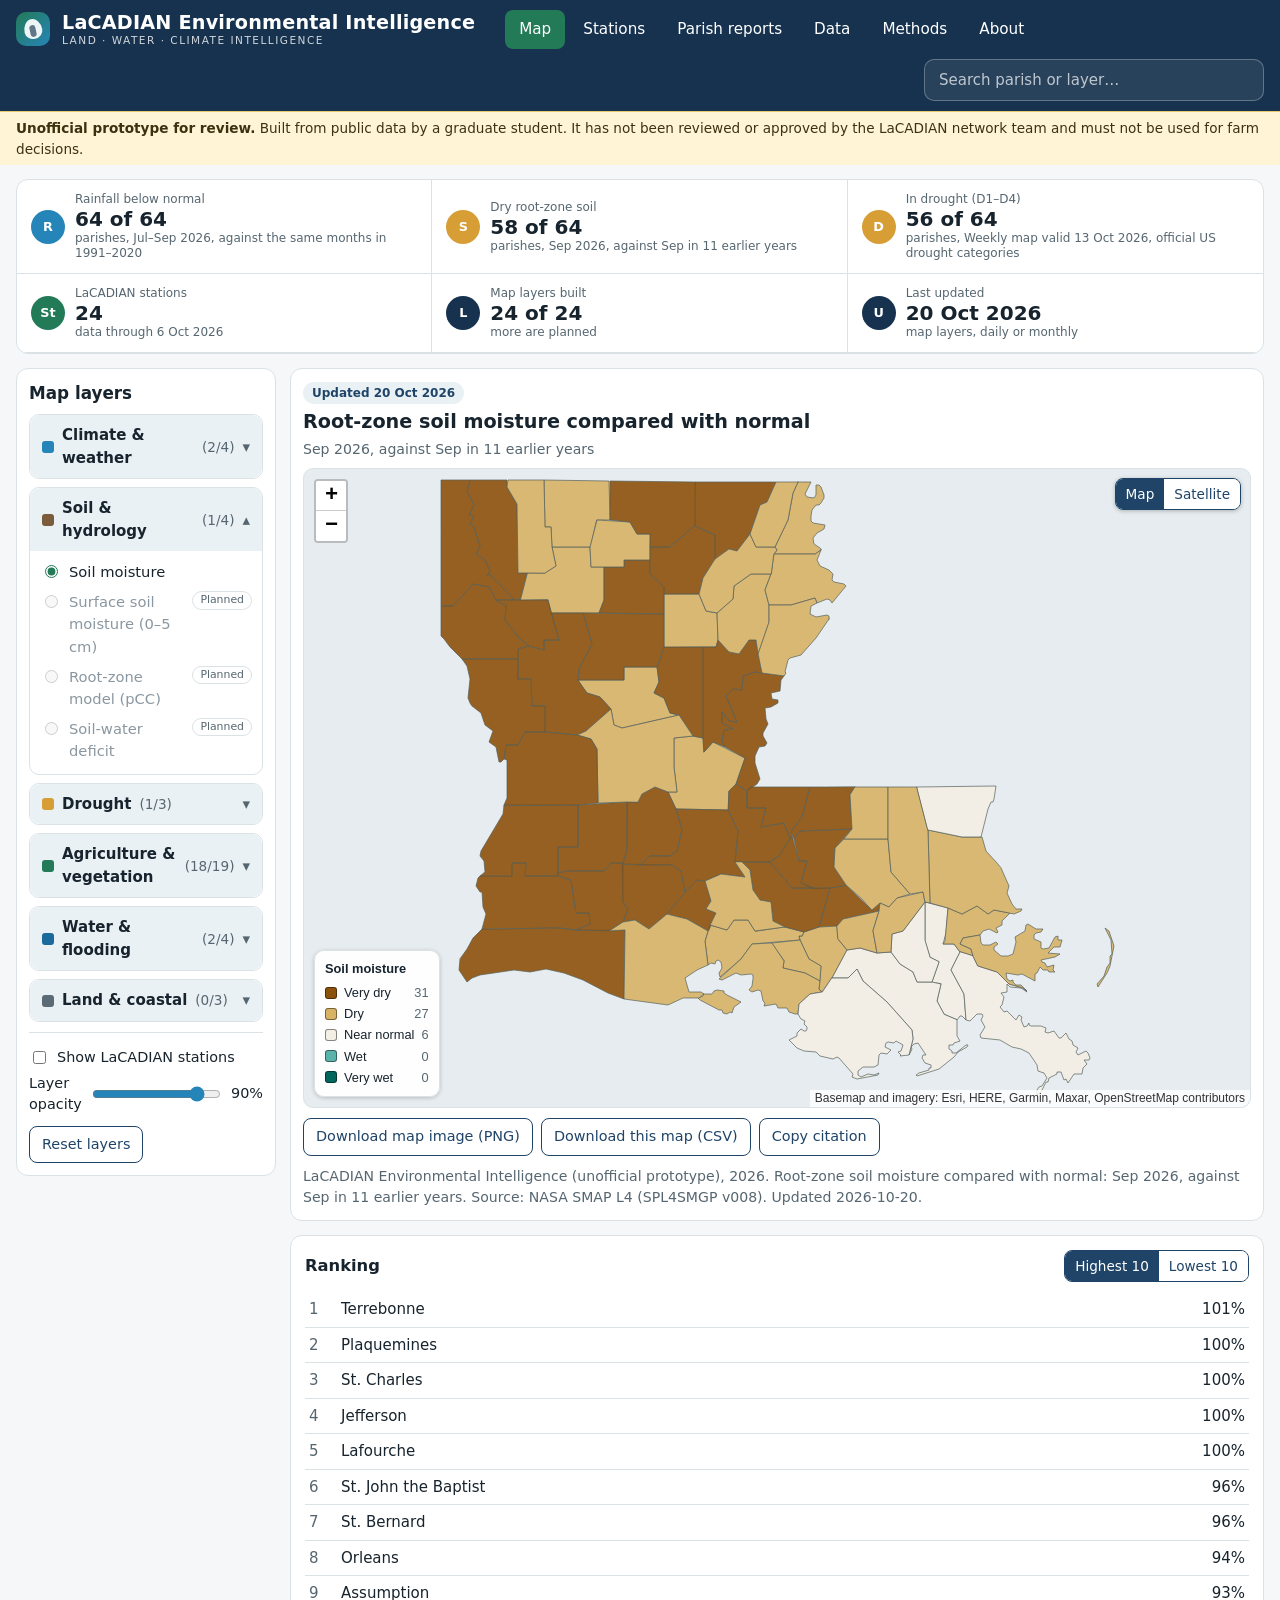
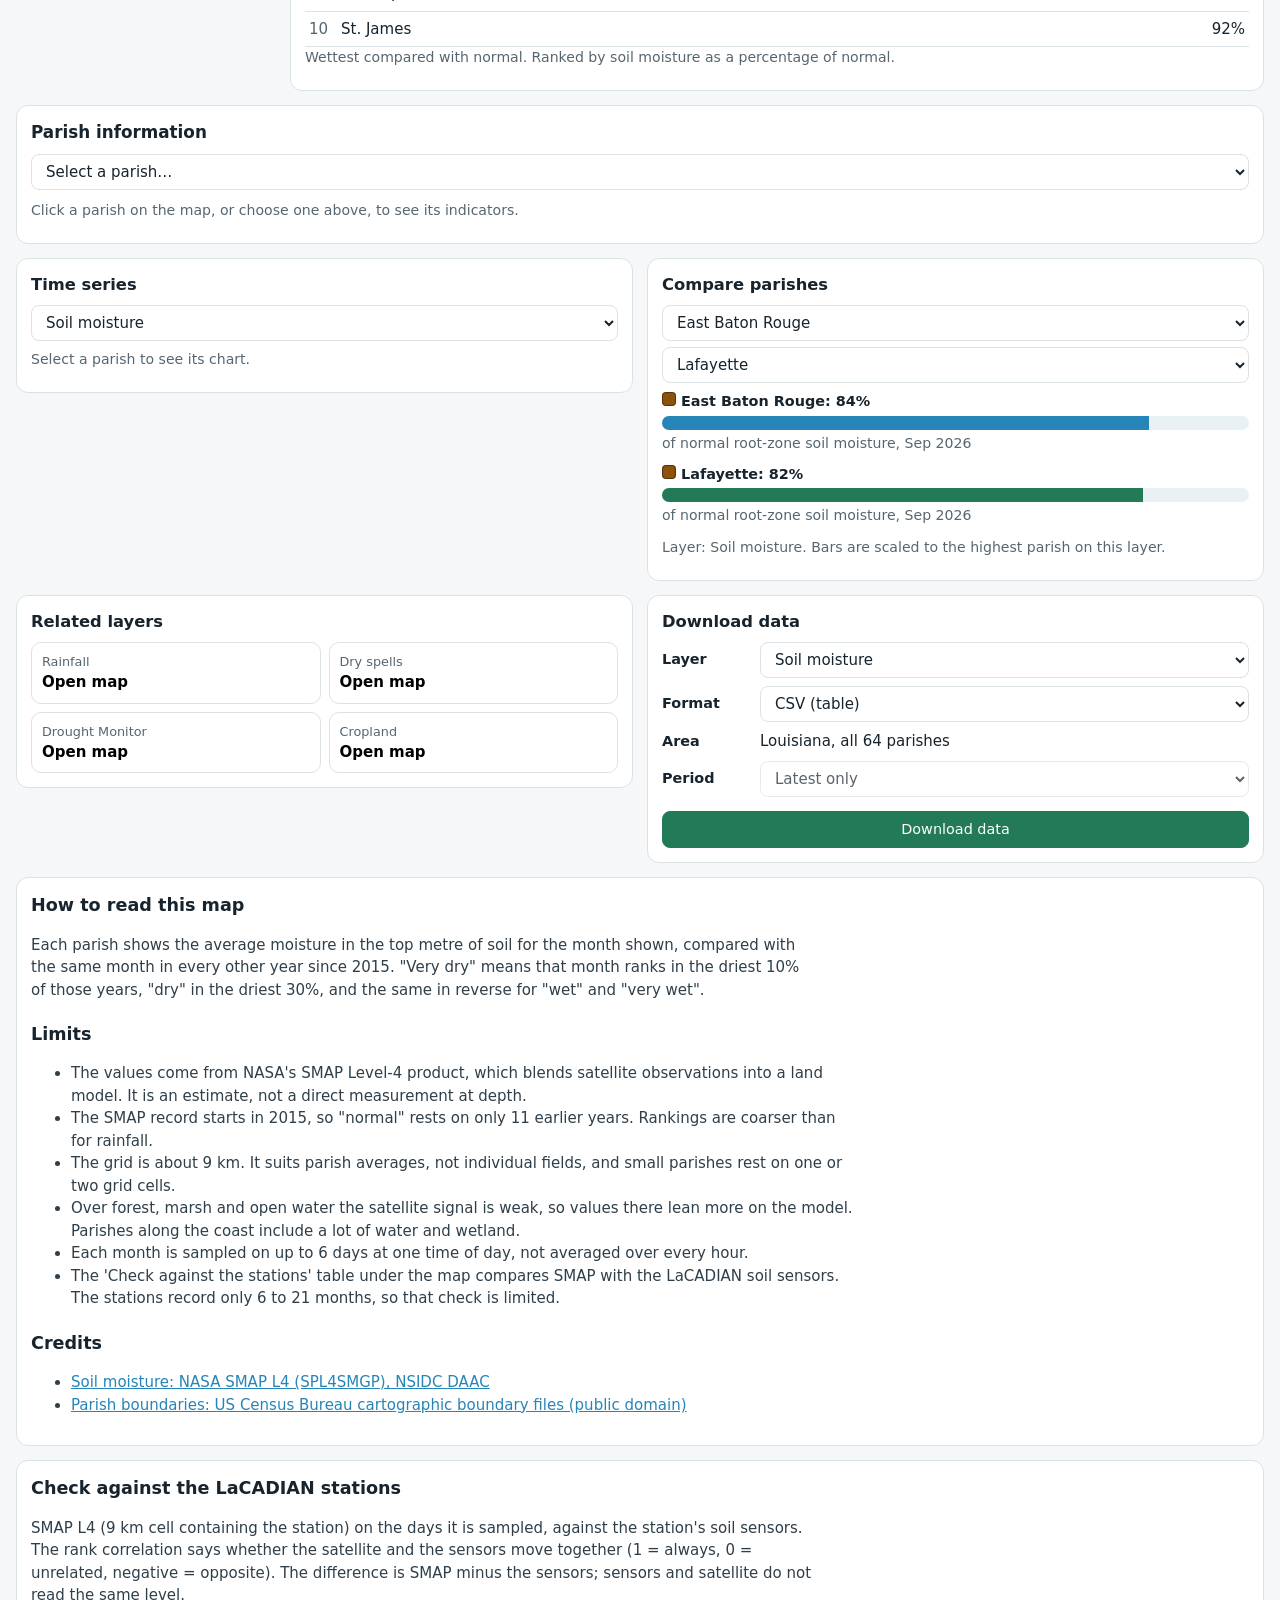
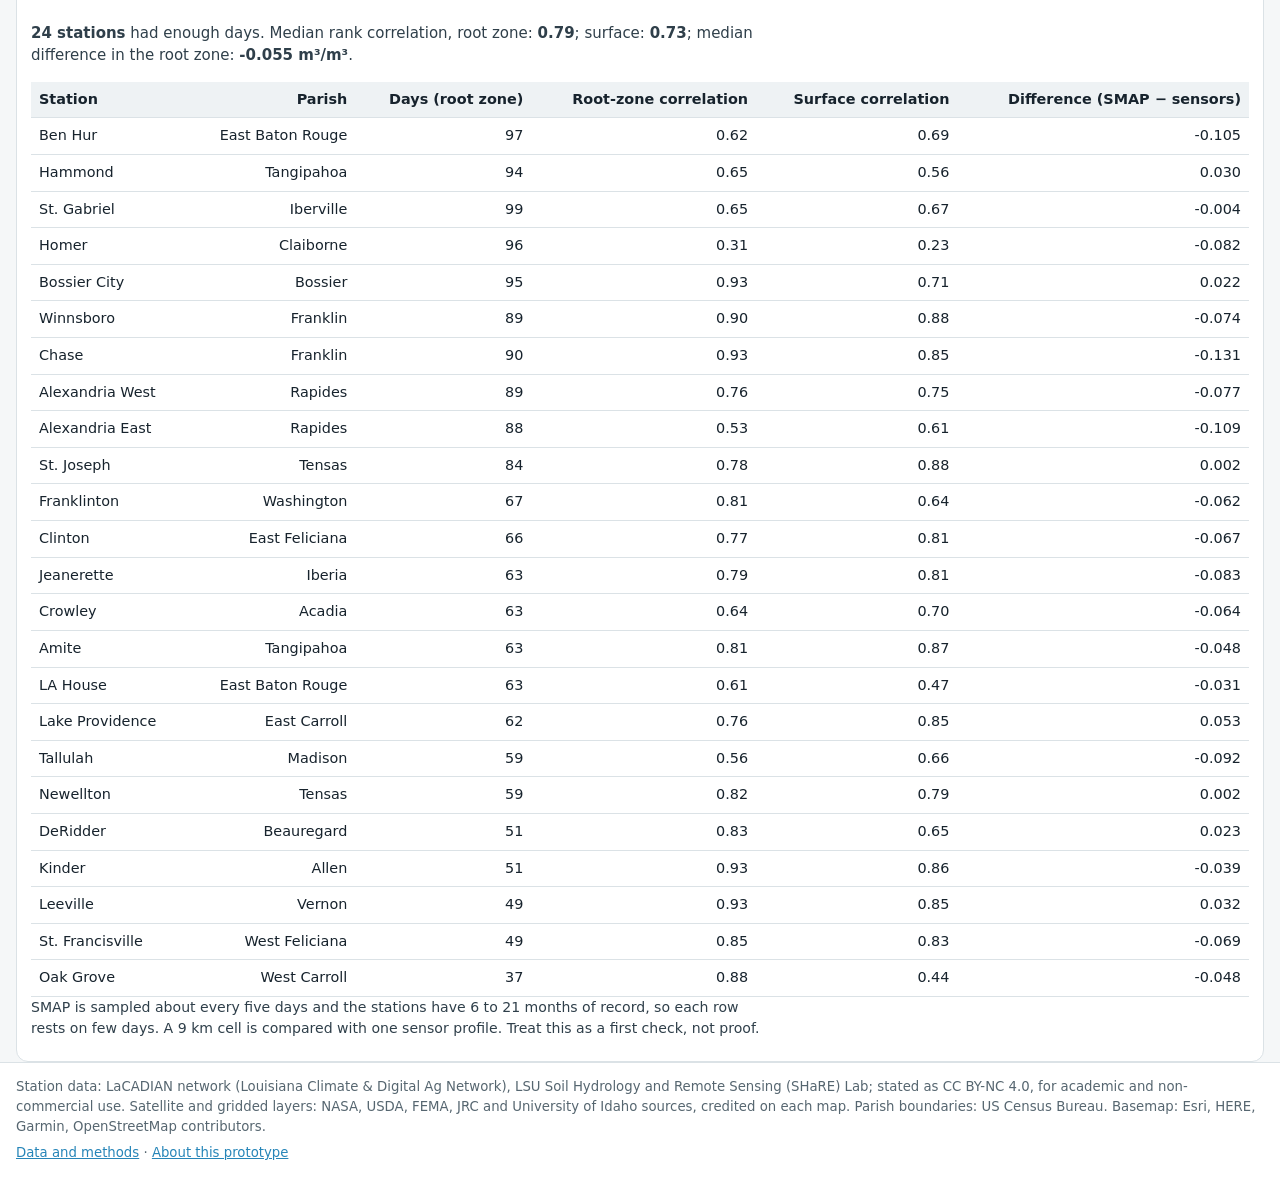
==== commit 45c62ee0: "Add files via upload" ====
--- a/index.html
+++ b/index.html
@@ -6,7 +6,7 @@
 <title>LaCADIAN Environmental Intelligence</title>
 <meta name="description" content="Interactive map of Louisiana parishes: rainfall, soil moisture, drought, crops, soils and flood risk. Unofficial prototype for review.">
 <link rel="stylesheet" href="vendor/leaflet.css">
-<link rel="stylesheet" href="css/main.css?v=6">
+<link rel="stylesheet" href="css/main.css?v=7">
 </head>
 <body>
 <header id="hdr"></header>
@@ -15,8 +15,9 @@
 </main>
 <footer id="ftr"></footer>
 <script src="vendor/leaflet.js"></script>
-<script src="js/site.js?v=6"></script>
-<script src="js/charts.js?v=6"></script>
-<script src="js/explore.js?v=6"></script>
+<script src="js/site.js?v=7"></script>
+<script src="js/charts.js?v=7"></script>
+<script src="js/periods.js?v=7"></script>
+<script src="js/explore.js?v=7"></script>
 </body>
 </html>
--- a/css/main.css
+++ b/css/main.css
@@ -238,3 +238,9 @@
   body { background: #fff; }
   .card { break-inside: avoid; }
 }
+
+.period { display: flex; gap: 8px; align-items: center; flex-wrap: wrap; margin: 4px 0 10px; }
+.period label { font-weight: 600; font-size: .9rem; }
+.period select { width: auto; min-width: 110px; }
+.two { display: flex; gap: 6px; }
+.two select { min-width: 0; }
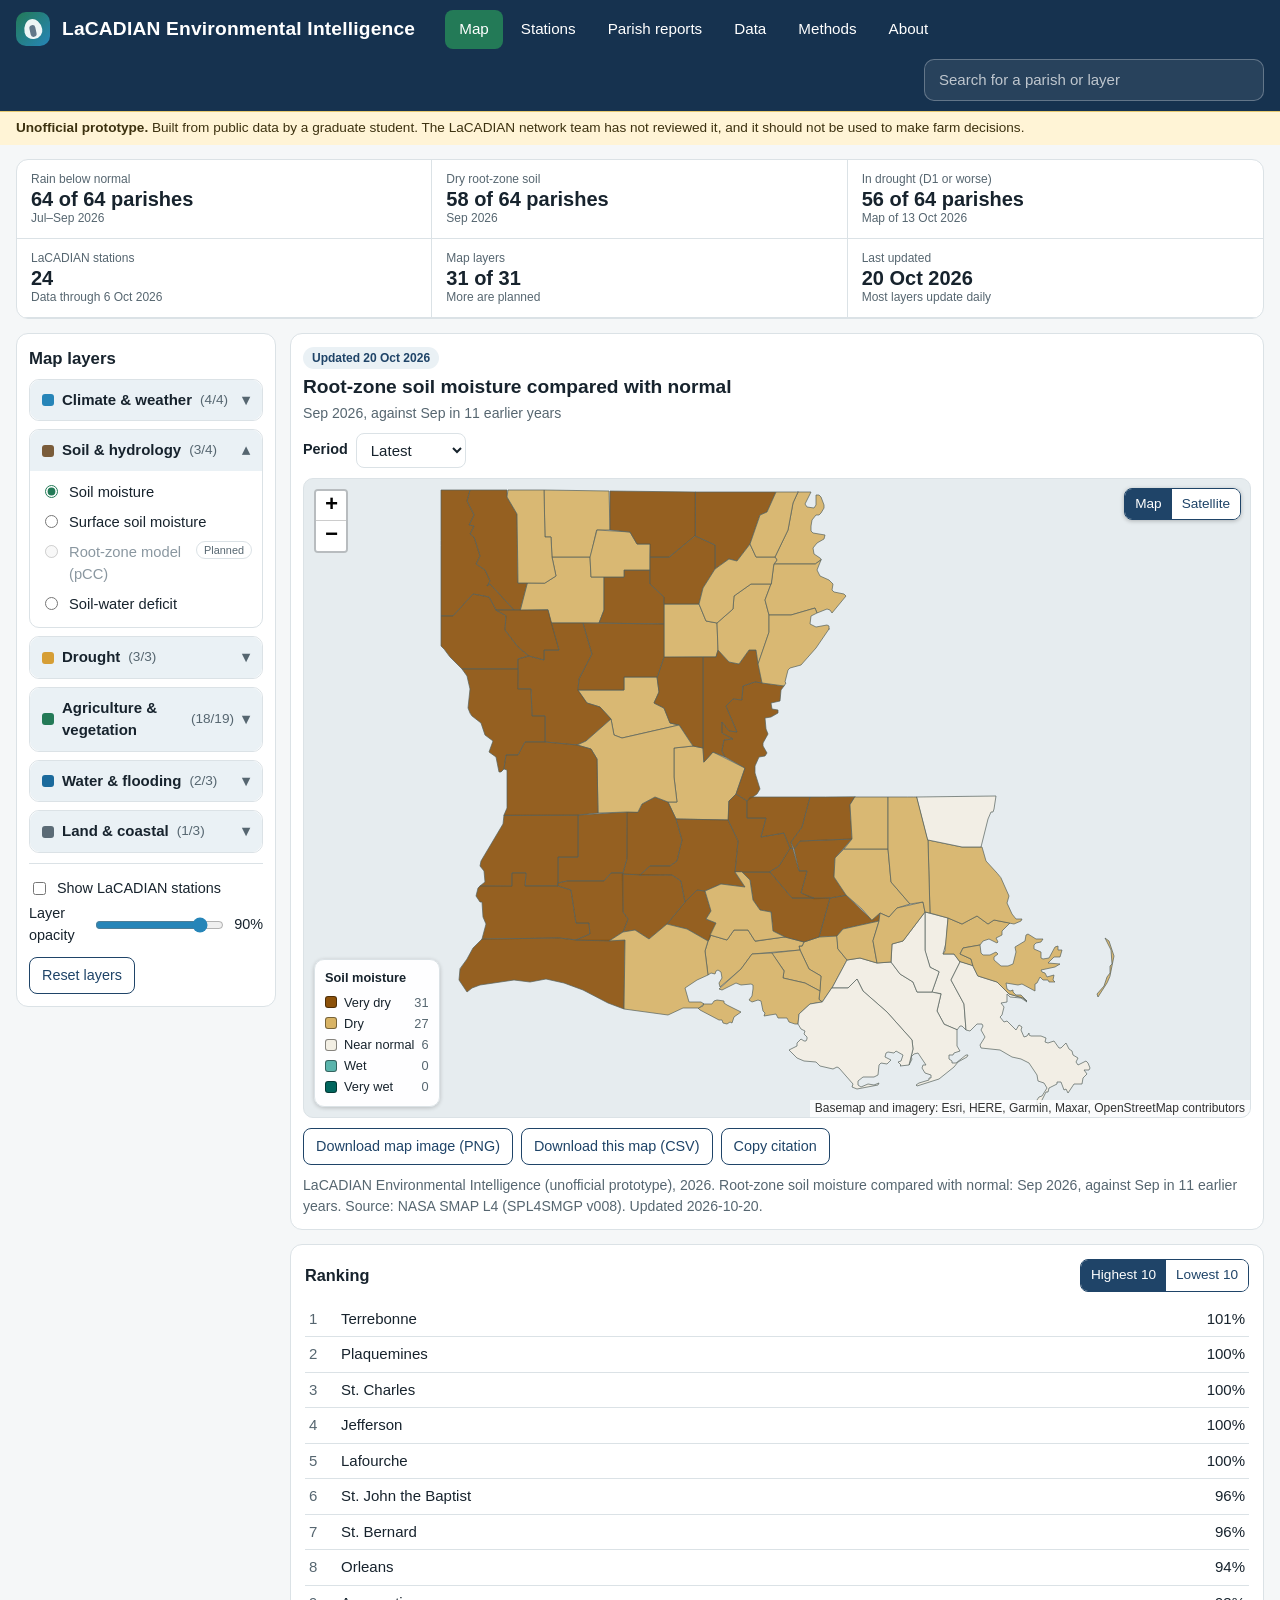
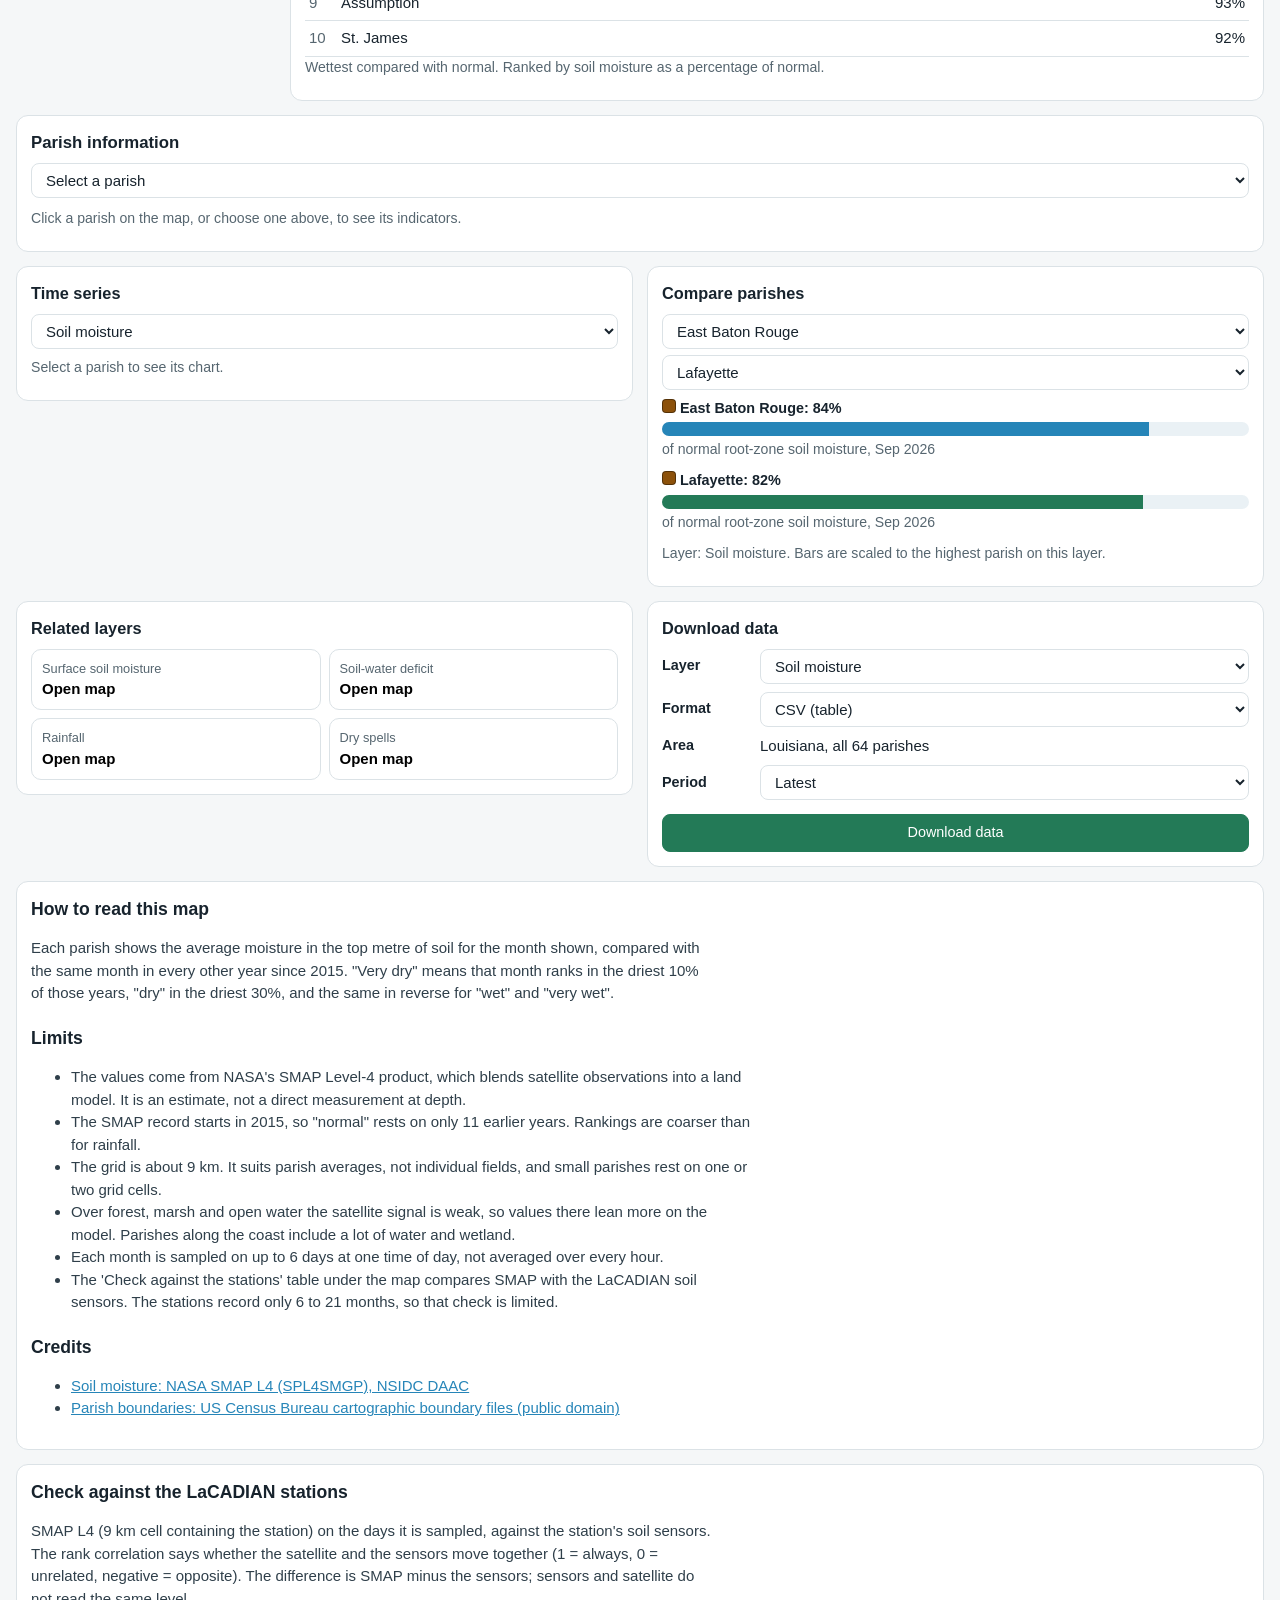
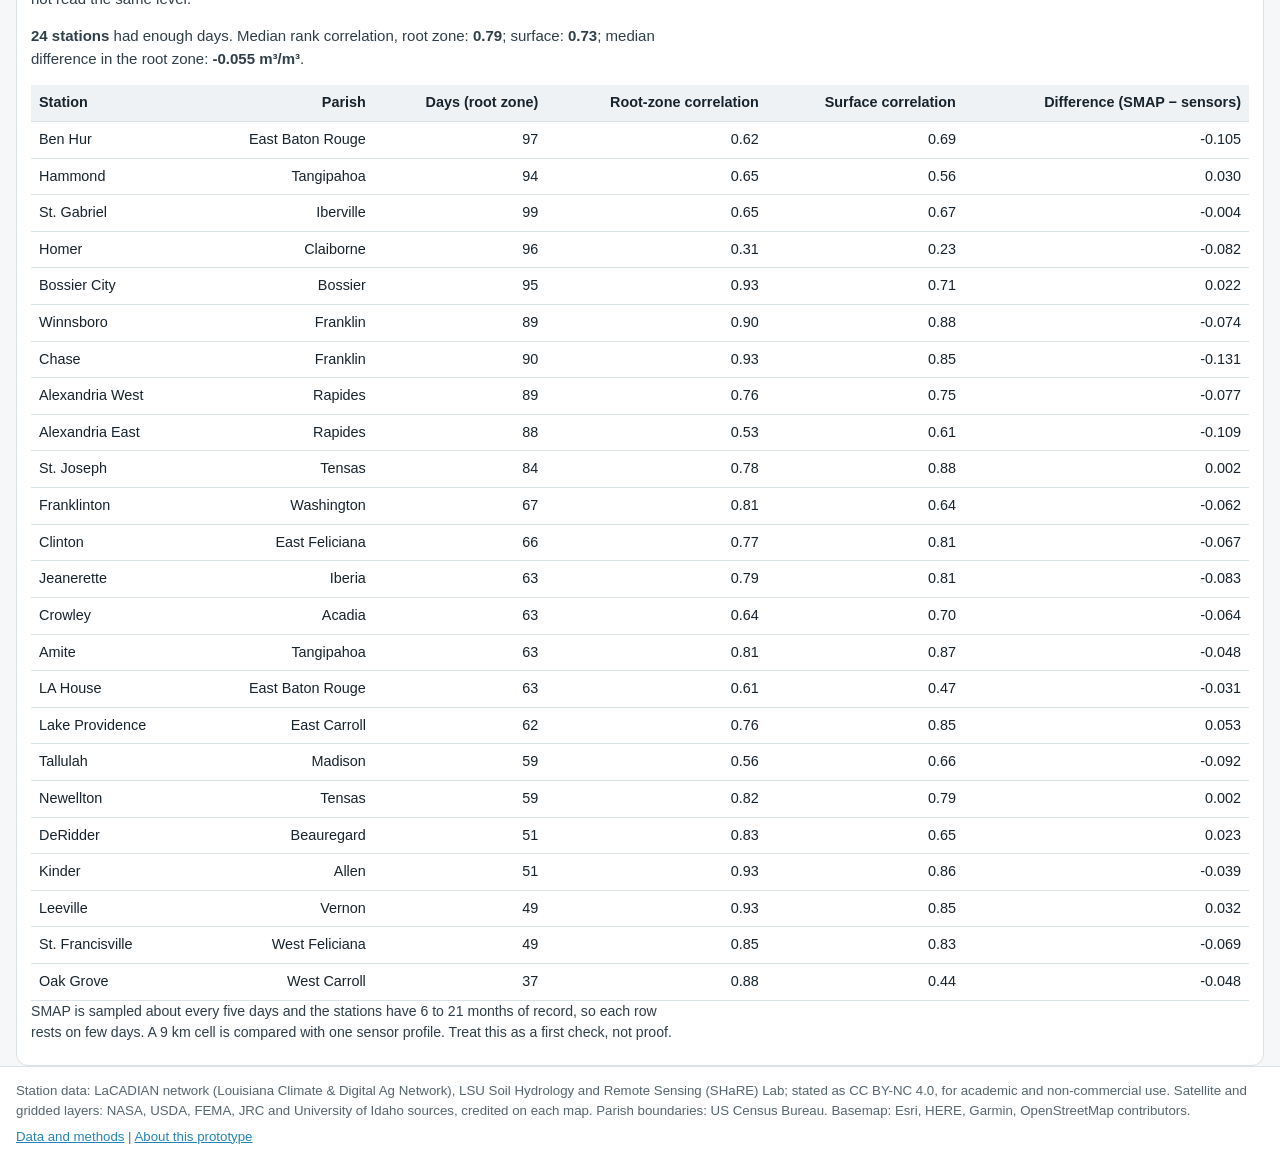
==== commit 6f344466: "Add files via upload" ====
--- a/index.html
+++ b/index.html
@@ -6,7 +6,7 @@
 <title>LaCADIAN Environmental Intelligence</title>
 <meta name="description" content="Interactive map of Louisiana parishes: rainfall, soil moisture, drought, crops, soils and flood risk. Unofficial prototype for review.">
 <link rel="stylesheet" href="vendor/leaflet.css">
-<link rel="stylesheet" href="css/main.css?v=7">
+<link rel="stylesheet" href="css/main.css?v=8">
 </head>
 <body>
 <header id="hdr"></header>
@@ -15,9 +15,9 @@
 </main>
 <footer id="ftr"></footer>
 <script src="vendor/leaflet.js"></script>
-<script src="js/site.js?v=7"></script>
-<script src="js/charts.js?v=7"></script>
-<script src="js/periods.js?v=7"></script>
-<script src="js/explore.js?v=7"></script>
+<script src="js/site.js?v=8"></script>
+<script src="js/charts.js?v=8"></script>
+<script src="js/periods.js?v=8"></script>
+<script src="js/explore.js?v=8"></script>
 </body>
 </html>
--- a/css/main.css
+++ b/css/main.css
@@ -6,7 +6,7 @@
 * { box-sizing: border-box; }
 [hidden] { display: none !important; }
 html { -webkit-text-size-adjust: 100%; }
-body { margin: 0; background: var(--bg); color: var(--ink); font: 15px/1.5 system-ui, -apple-system, "Segoe UI", Roboto, sans-serif; }
+body { margin: 0; background: var(--bg); color: var(--ink); font: 15px/1.5 Arial, Helvetica, sans-serif; }
 .wrap { max-width: var(--wrap); margin: 0 auto; padding: 0 16px; }
 a { color: var(--blue); }
 :focus-visible { outline: 3px solid var(--focus); outline-offset: 2px; }
@@ -50,8 +50,6 @@
 .ribbon { display: grid; grid-template-columns: repeat(6, minmax(0, 1fr)); gap: 0; background: #fff; border: 1px solid var(--line); border-radius: 12px; margin-top: 14px; overflow: hidden; }
 .tile { padding: 12px 14px; border-right: 1px solid var(--line); display: flex; gap: 10px; align-items: center; min-width: 0; }
 .tile:last-child { border-right: 0; }
-.ico { width: 34px; height: 34px; border-radius: 50%; flex: none; display: grid; place-items: center; color: #fff; font-weight: 700; font-size: .8rem; }
-.ico.b { background: var(--blue); } .ico.g { background: var(--green); } .ico.a { background: var(--amber); } .ico.n { background: var(--navy); }
 .tile .t { font-size: .75rem; color: var(--muted); line-height: 1.25; }
 .tile .v { font-size: 1.25rem; font-weight: 700; line-height: 1.2; }
 .tile .s { font-size: .75rem; color: var(--muted); line-height: 1.25; overflow-wrap: anywhere; }
@@ -209,7 +207,7 @@
 .sechead { margin: 22px 0 0; font-size: 1.1rem; display: flex; align-items: center; gap: 8px; }
 .foot { border-top: 1px solid var(--line); background: #fff; padding: 14px 0; color: var(--muted); font-size: .83rem; }
 .foot p { margin: 0 0 6px; }
-.leaflet-tooltip { font: 13px/1.35 system-ui, sans-serif; }
+.leaflet-tooltip { font: 13px/1.35 Arial, Helvetica, sans-serif; }
 
 @media (max-width: 1280px) {
   .dash { grid-template-columns: 260px minmax(0, 1fr); }
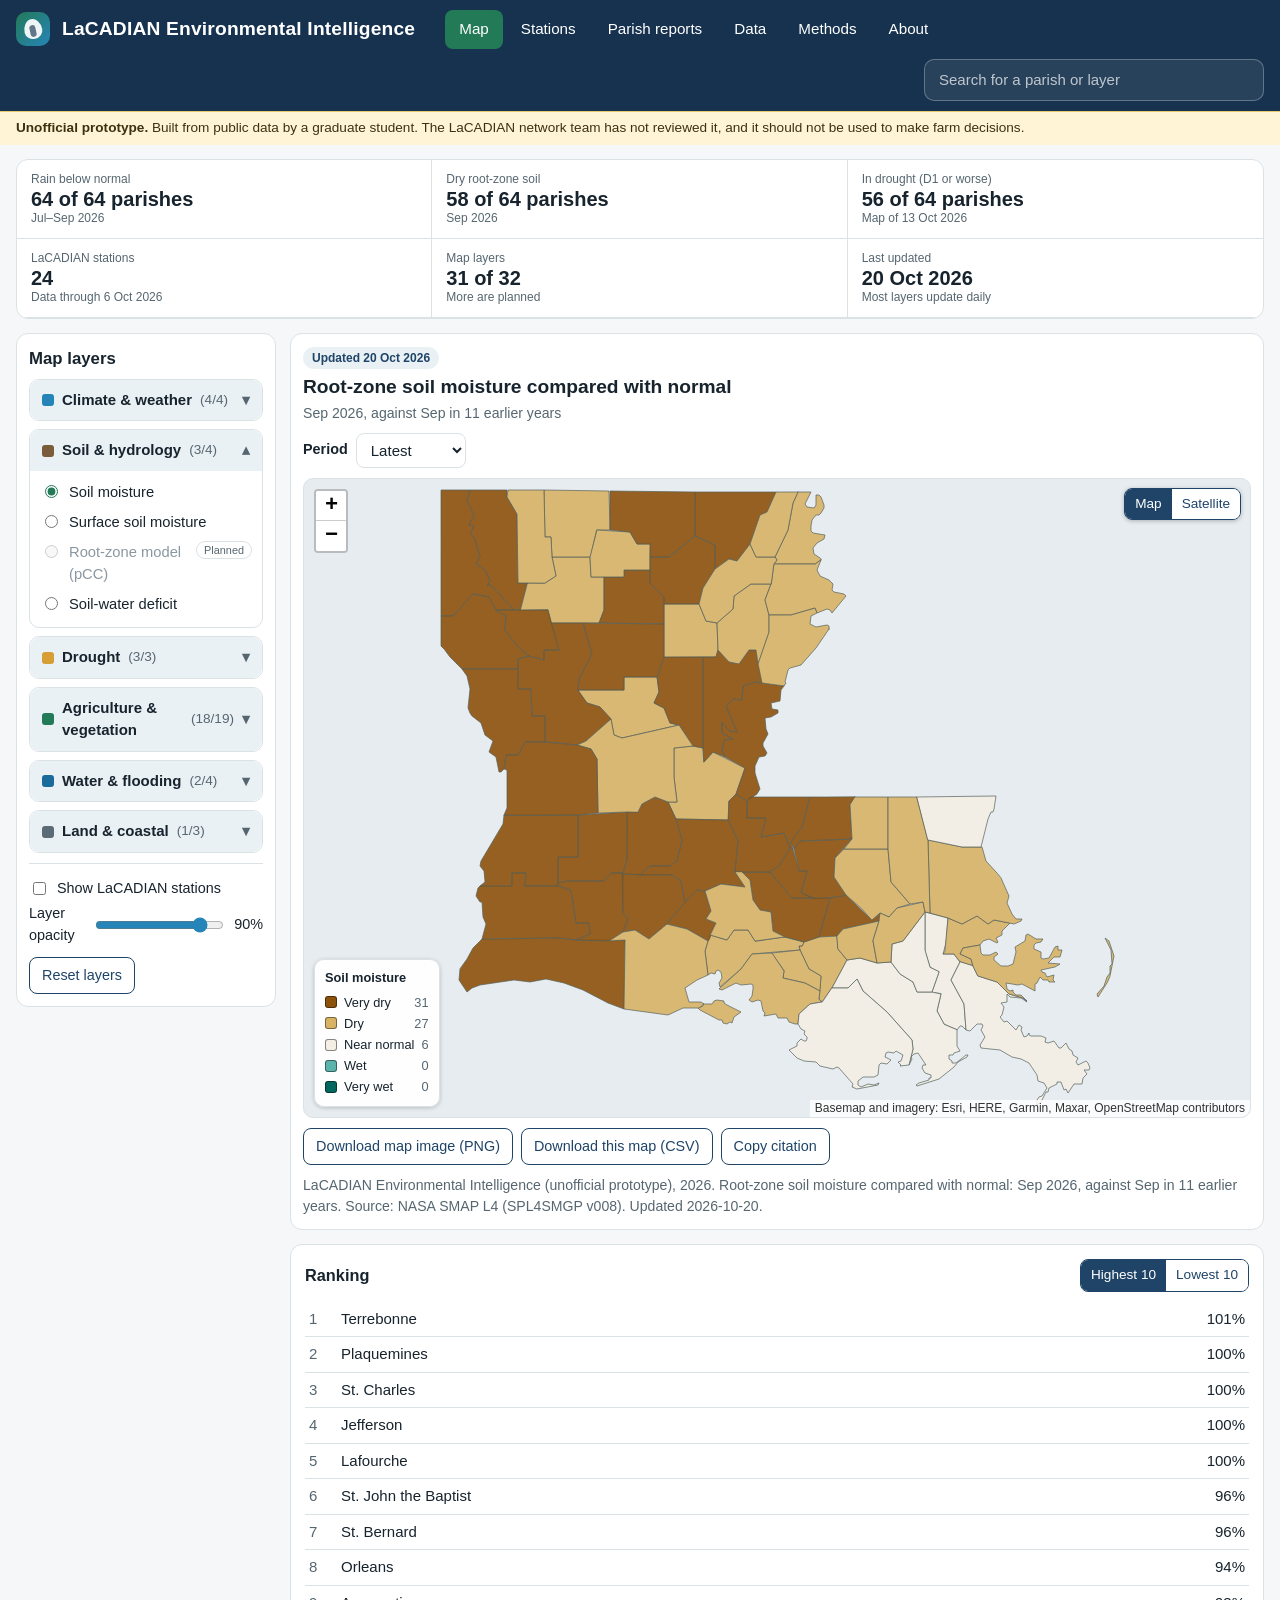
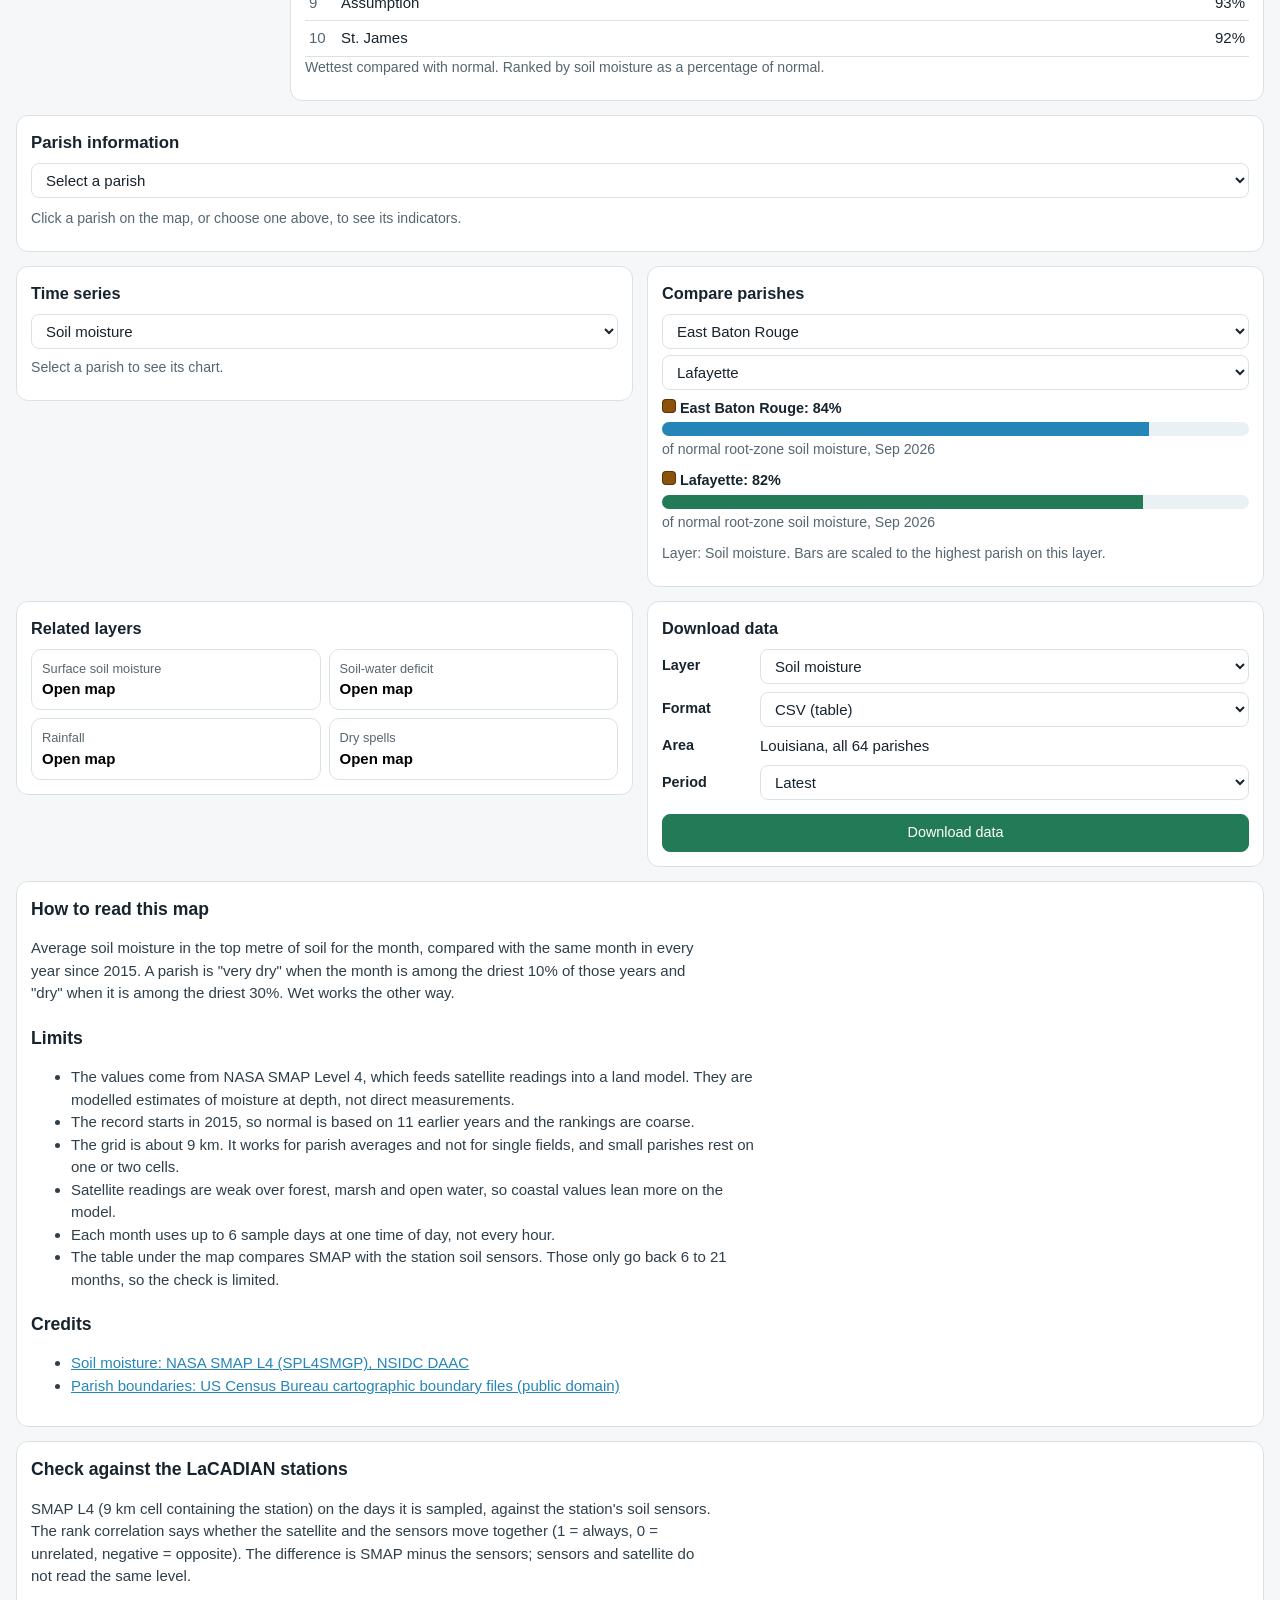
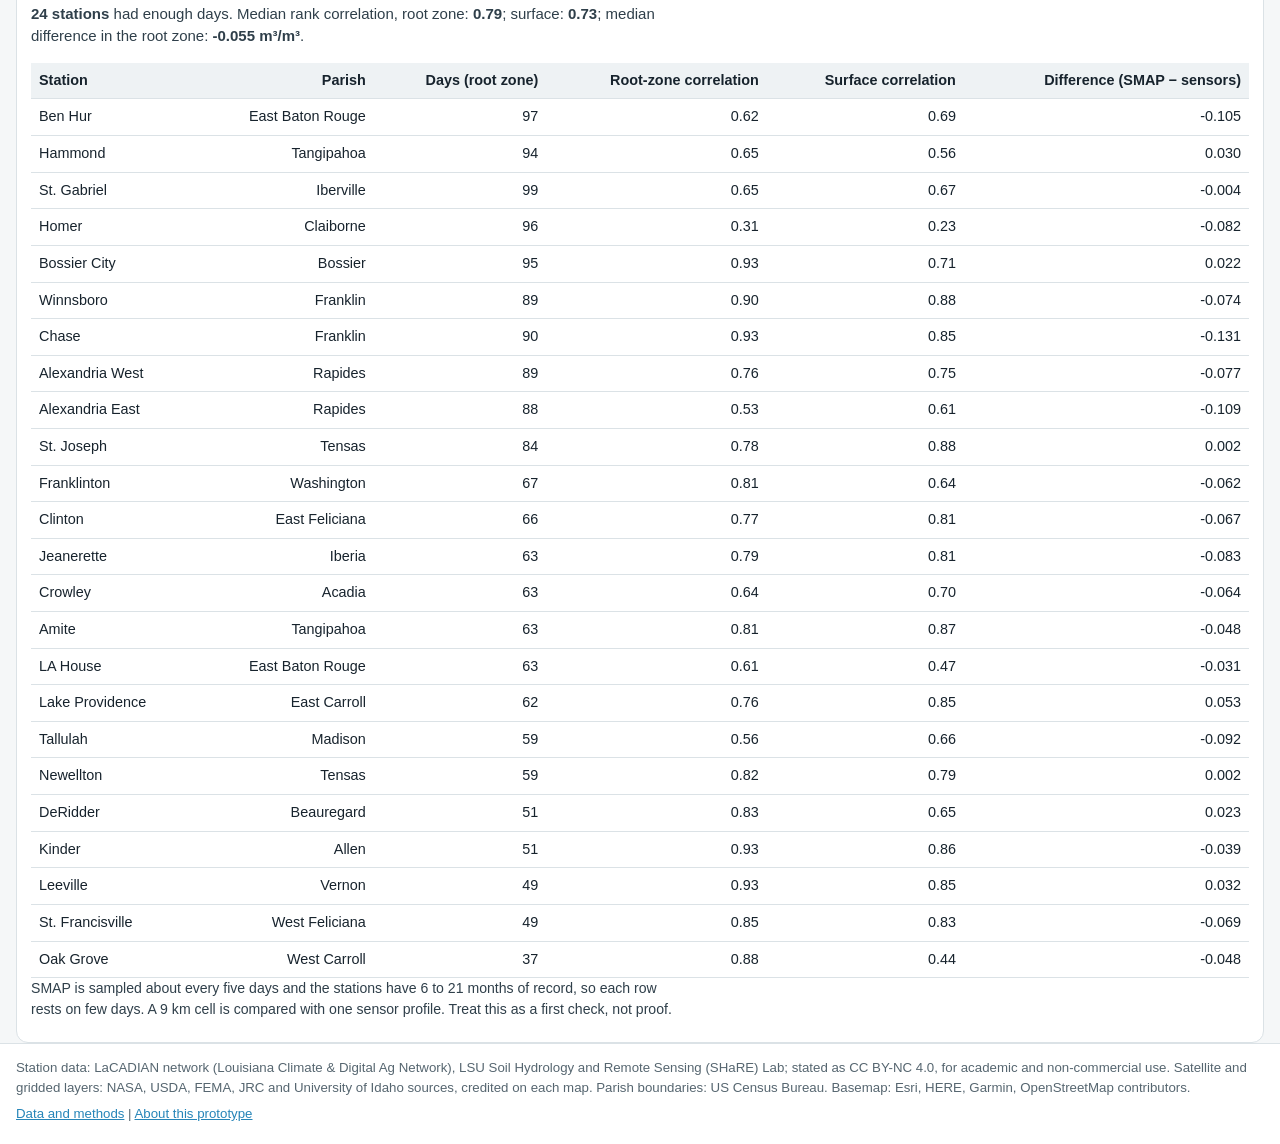
==== commit 2a8bdc08: "Add files via upload" ====
--- a/index.html
+++ b/index.html
@@ -6,7 +6,7 @@
 <title>LaCADIAN Environmental Intelligence</title>
 <meta name="description" content="Interactive map of Louisiana parishes: rainfall, soil moisture, drought, crops, soils and flood risk. Unofficial prototype for review.">
 <link rel="stylesheet" href="vendor/leaflet.css">
-<link rel="stylesheet" href="css/main.css?v=8">
+<link rel="stylesheet" href="css/main.css?v=10">
 </head>
 <body>
 <header id="hdr"></header>
@@ -15,9 +15,9 @@
 </main>
 <footer id="ftr"></footer>
 <script src="vendor/leaflet.js"></script>
-<script src="js/site.js?v=8"></script>
-<script src="js/charts.js?v=8"></script>
-<script src="js/periods.js?v=8"></script>
-<script src="js/explore.js?v=8"></script>
+<script src="js/site.js?v=10"></script>
+<script src="js/charts.js?v=10"></script>
+<script src="js/periods.js?v=10"></script>
+<script src="js/explore.js?v=10"></script>
 </body>
 </html>
--- a/css/main.css
+++ b/css/main.css
@@ -242,3 +242,4 @@
 .period select { width: auto; min-width: 110px; }
 .two { display: flex; gap: 6px; }
 .two select { min-width: 0; }
+
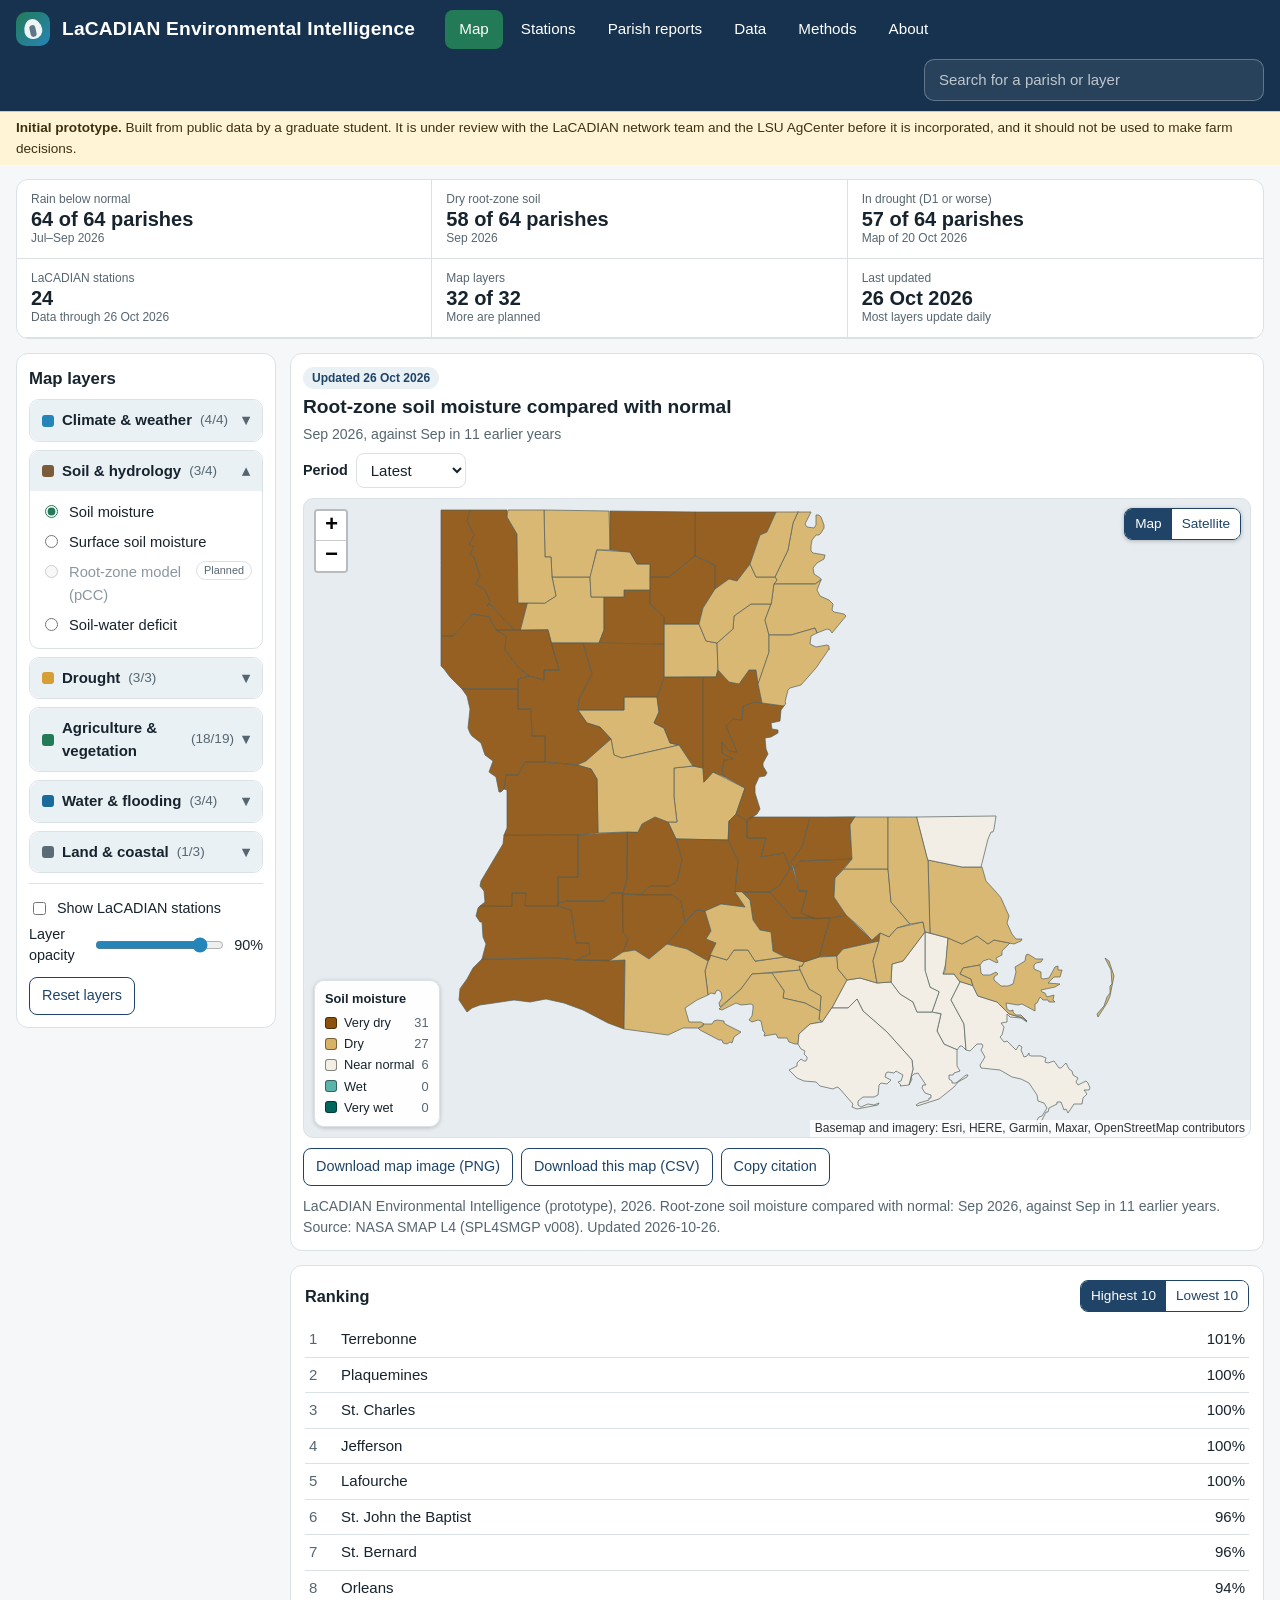
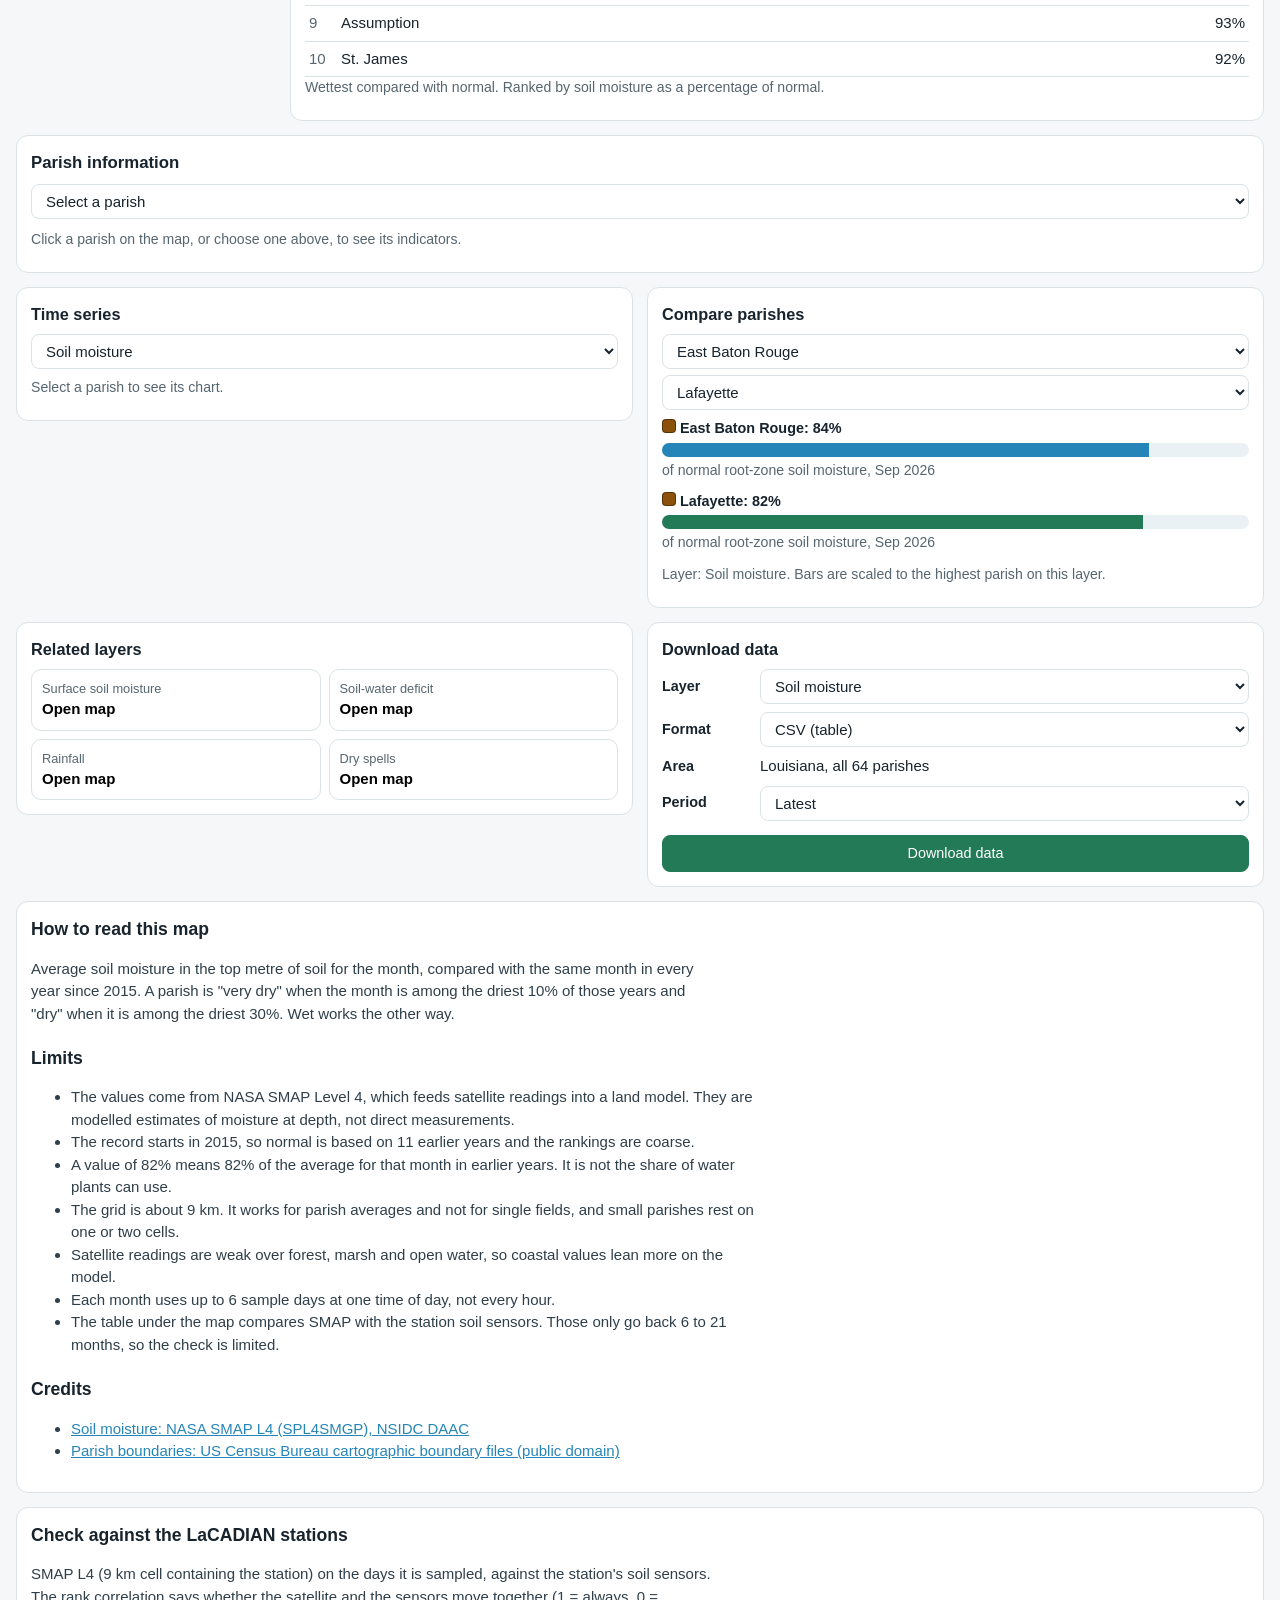
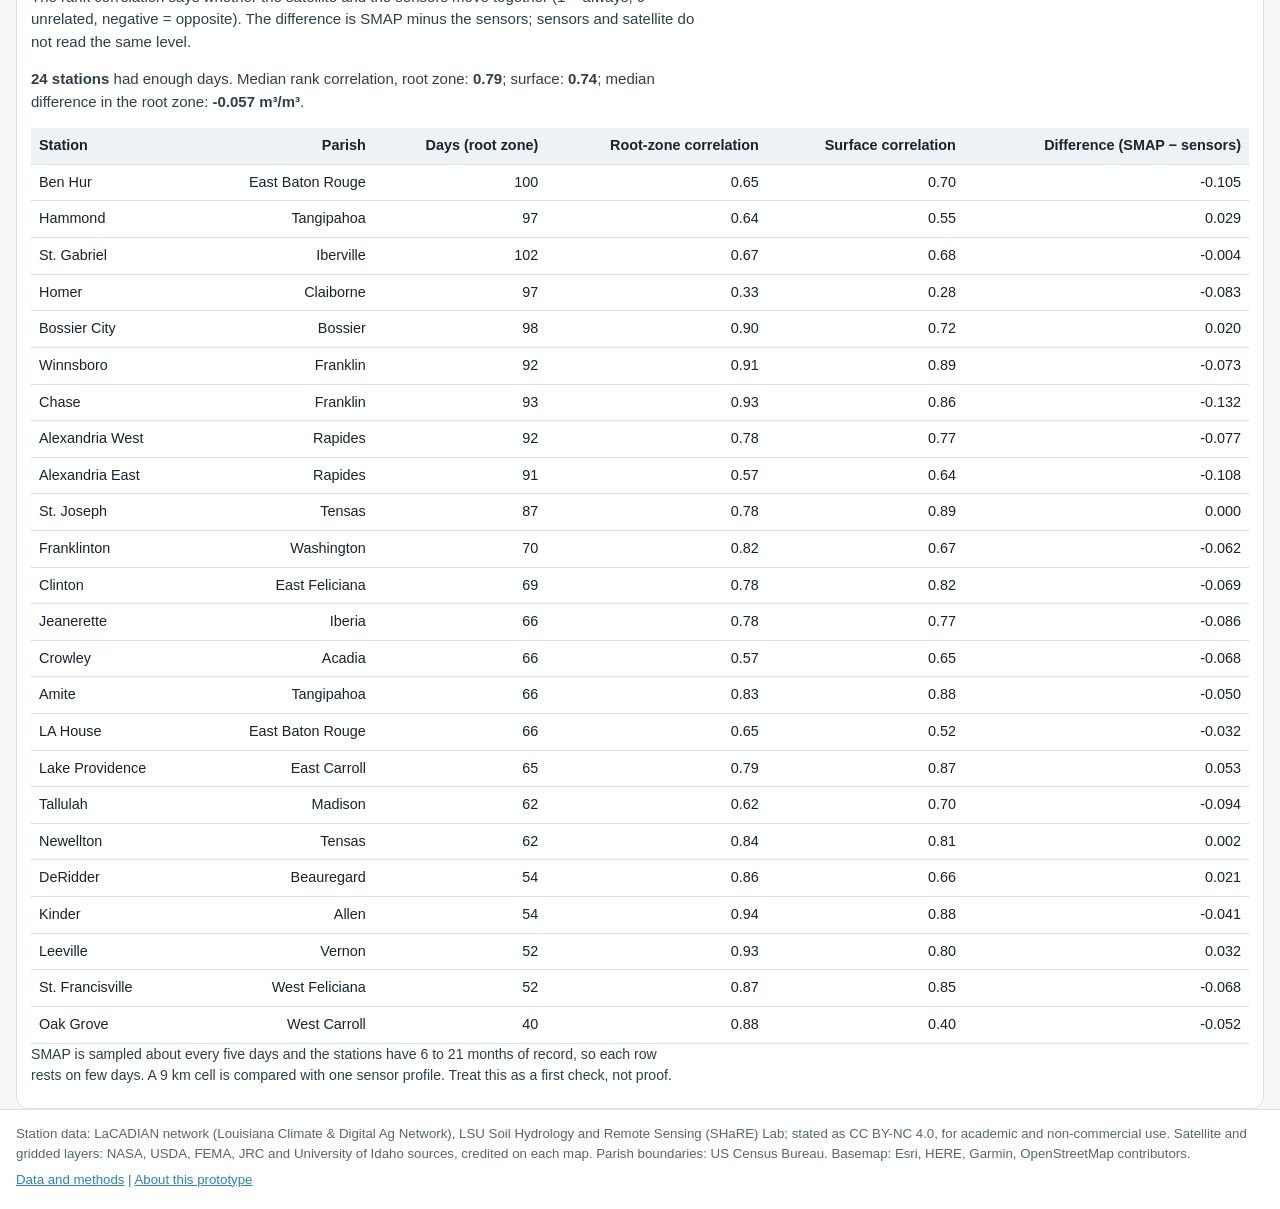
==== commit a7b70f48: "Add files via upload" ====
--- a/index.html
+++ b/index.html
@@ -4,9 +4,9 @@
 <meta charset="utf-8">
 <meta name="viewport" content="width=device-width, initial-scale=1">
 <title>LaCADIAN Environmental Intelligence</title>
-<meta name="description" content="Interactive map of Louisiana parishes: rainfall, soil moisture, drought, crops, soils and flood risk. Unofficial prototype for review.">
+<meta name="description" content="Interactive map of Louisiana parishes: rainfall, soil moisture, drought, crops, soils and flood risk. Prototype.">
 <link rel="stylesheet" href="vendor/leaflet.css">
-<link rel="stylesheet" href="css/main.css?v=10">
+<link rel="stylesheet" href="css/main.css?v=12">
 </head>
 <body>
 <header id="hdr"></header>
@@ -15,9 +15,9 @@
 </main>
 <footer id="ftr"></footer>
 <script src="vendor/leaflet.js"></script>
-<script src="js/site.js?v=10"></script>
-<script src="js/charts.js?v=10"></script>
-<script src="js/periods.js?v=10"></script>
-<script src="js/explore.js?v=10"></script>
+<script src="js/site.js?v=12"></script>
+<script src="js/charts.js?v=12"></script>
+<script src="js/periods.js?v=12"></script>
+<script src="js/explore.js?v=12"></script>
 </body>
 </html>
